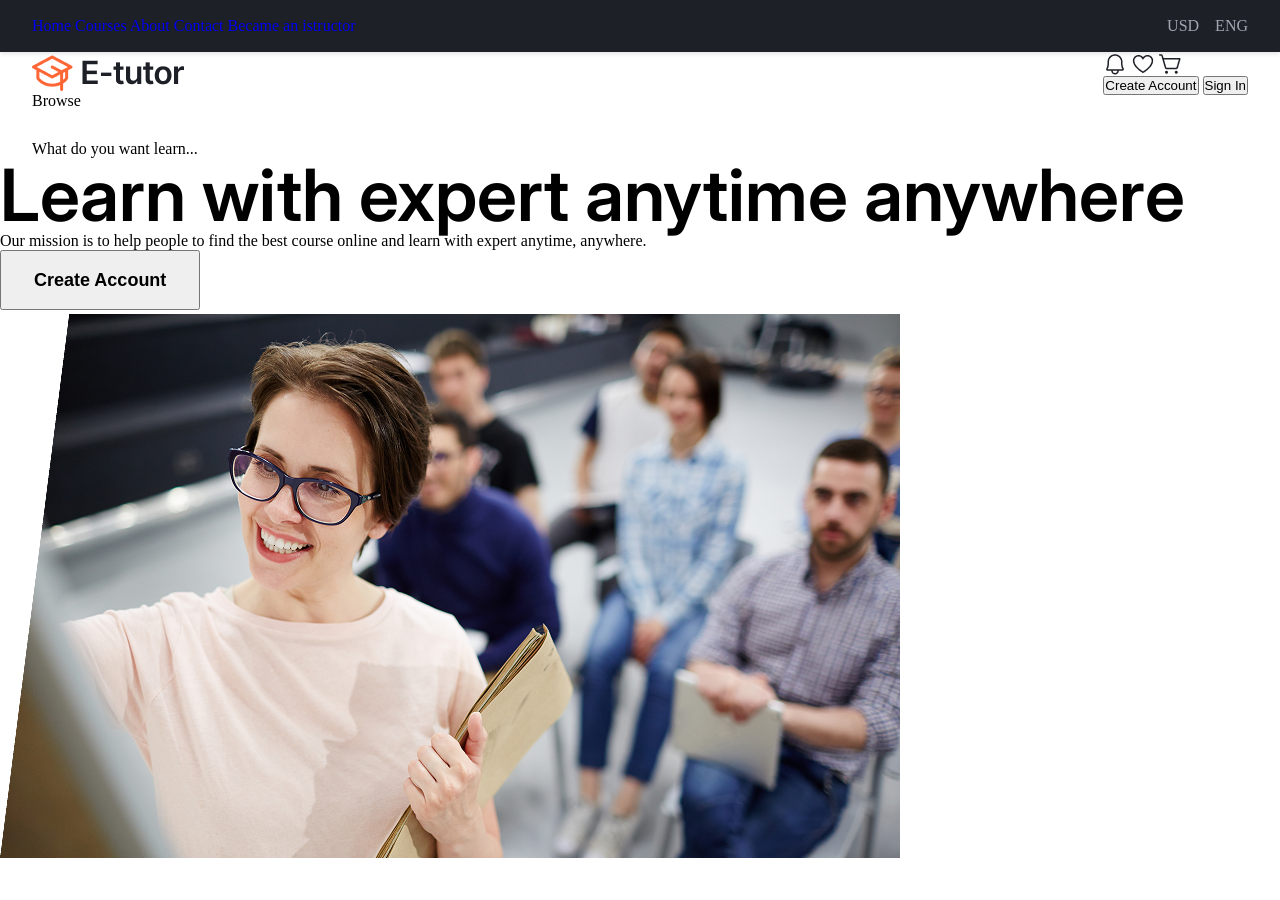
==== index.html @ 6d20daeb "tst" ====
<!DOCTYPE html>
<html lang="en">
<head>
  <meta charset="UTF-8">
  <meta name="viewport" content="width=device-width, initial-scale=1.0">
  <title>Document</title>
  <link rel="preconnect" href="https://fonts.googleapis.com">
<link rel="preconnect" href="https://fonts.gstatic.com" crossorigin>
<link href="https://fonts.googleapis.com/css2?family=Inter:ital,opsz,wght@0,14..32,100..900;1,14..32,100..900&display=swap" rel="stylesheet">
  <link rel="stylesheet" href="style.css">
</head>
<body>

    <header>
     <navbar class="nav-bar">
        <div class="links">
            <a href="#">Home</a>
            <a href="#">Courses</a>
            <a href="#">About</a>
            <a href="#">Contact</a>
            <a href ="#">Became an istructor</a>
        </div>
        <div class="nav-eng">
            <div class="usd">USD</div>
            <div class="eng">ENG</div>
        </div>
    </navbar>
  <div class="under-nav">
    <div class="right-side">
      <img src="images/LOGO-2.png" alt="Logo">
    <div class="form-normal">
      <span>Browse</span>
    </div>
    <div>
      <span>What do you want learn...</span>
    </div>
    </div>
    <div class="left-side">
      <div>
      <img src="images/Bell.png" alt="" srcset="">
      <img src="images/Heart.png" alt="" srcset="">
      <img src="images/ShoppingCartSimple.png" alt="" srcset="">
    </div>

    <div>
      <button>Create Account</button>
      <button>Sign In</button>
    </div>
    </div>
  </div>
  </header>
  <main>
     <section>
        <div>
            <h1 class="display2">Learn with expert anytime anywhere</h1>

            <p>
                Our mission is to help people to find the best course
                online and learn with expert anytime, anywhere.
            </p>

            <button class="btn-lg">Create Account</button>
        </div>

        <div>
            <img src="images/Images-2.png" alt="Learning Image" >
        </div>
    </section>
  </main>
  
</body>
</html>
---- style.css ----
:root {
  --gray-scale-900: #1D2026;
  --gray-scale-800: #363B47 ;
  --gray-scale-700: #4E5566;
  --gray-scale-600: #6E7485;
  --gray-scale-500: #8C94A3;
  --gray-scale-400: #A1A5B3;
  --gray-scale-300: #B7BAC7;
  --gray-scale-200: #CED1D9;
  --gray-scale-100: #E9EAF0;
  --gray-scale-50:  #F5F7FA;

  --primary-900: #33140B;
  --primary-800: #662916;
  --primary-700: #993D20;
  --primary-600: #CC522B;
  --primary-500: #FF6636;
  --primary-400: #FF855E;
  --primary-300: #FFA386;
  --primary-200: #FFDDD1;
  --primary-100: #FFEEE8;

  --secondary-900: #111033;
  --secondary-800: #222065;
  --secondary-700:#342F98;
  --secondary-600: #453FCA;
  --secondary-500: #564FFD;
  --secondary-400: #7872FD;
  --secondary-300: #9A95FE;
  --secondary-200: #CDCBFE;
  --secondary-100: #EBEBFF;

  --Success-900: #07260A;
  --Success-800: #0E4C14;
  --Success-700: #15711F;
  --Success-600: #1C9729;
  --Success-500: #23BD33;
  --Success-400: #4FCA5C;
  --Success-300: #7BD785;
  --Success-200: #C3E5C6;
  --Success-100: #E1F7E3;

  --Warning-900: #331D06;
  --Warning-800: #65390C;
  --Warning-700: #985613;
  --Warning-600: #CC7319;
  --Warning-500: #FD8E1F;
  --Warning-400: #FDA44C;
  --Warning-300: #FEBB79;
  --Warning-200: #FED1A5;
  --Warning-100: #FFF2E5;

  --Danger-900: #2D0E0E;
  --Danger-800: #5B1B1B;
  --Danger-700: #882929;
  --Danger-600: #B63636;
  --Danger-500: #E34444;
  --Danger-400: #E96969;
  --Danger-300: #EE8F8F;
  --Danger-200: #F4C8C8;
  --Danger-100: #FFF0F0;
}

* {
  margin: 0;
  padding: 0;
  box-sizing: border-box;
}

img {
  vertical-align: middle;
  border-style: none;
  max-width: 100%;
}

ul {
  margin: 0;
  padding: 0;
  list-style-type: none;
}

a {
  text-decoration: none;
  cursor: pointer;
}

p {
  margin: 0;
}



.btn-sm {
    padding-right: 16px;
    padding-left: 16px;
    font-family: "inter" sans-serif;
    font-weight: 600;
    font-size: 14px;
    line-height: 40px;
    letter-spacing: -0.4%;
}

.btn-md {
    padding-right: 24px;
    padding-left: 24px;
    font-family: "inter" sans-serif;
    font-weight: 600;
    font-size: 18px;
    line-height: 56px;
    letter-spacing: -1%;
}

.btn-lg {
    padding-right: 32px;
    padding-left: 32px;
    font-family: "inter" sans-serif;
 font-weight: 600;
 font-size: 18px;
 line-height: 56px;
 letter-spacing: -1%;
}

.btn-no-ic{
    padding-right: 24px;
    padding-left: 24px;
}

.btn-right-ic{
    padding-right: 24px;
    padding-left: 24px;
}

.btn-left-ic{
    padding-right: 24px;
    padding-left: 24px;
}


.btn-nm{
    padding-right: 24px;
    padding-left: 24px;
}

.btn-hr{
    padding-right: 24px;
    padding-left: 24px;
}

.btn-de{
    padding-right: 24px;
    padding-left: 24px;
}

.form-normal{
    width: 312px;
    height: 48px;
    border: 1px;
    border-color: #E9EAF0;
}

.display1{
    font-family: 'Inter', sans-serif;
    font-weight: 600;
    font-size: 80px;
    line-height: 80px;
    letter-spacing: -2%;
}
.display2{
    font-family: 'Inter', sans-serif;
    font-weight: 600;
    font-size: 72px;
    line-height: 74px;
    letter-spacing: -2%;
}
.display3{
    font-family: 'Inter', sans-serif;
    font-weight: 600;
    font-size: 64px;
    line-height: 68px;
    letter-spacing: -2%;
}
.heading1{
    font-family: "Inter", sans-serif;
    font-weight: 600;
    font-size: 48px;
    line-height: 52px;
    letter-spacing: -2%;
}
.heading2{
    font-family: "Inter", sans-serif;
    font-weight: 600;
    font-size: 30px;
    line-height: 48px;
    letter-spacing: -1%;
}
.heading3{
    font-family: "Inter", sans-serif;
    font-weight: 600;
    font-size: 32px;
    line-height: 40px;
    letter-spacing: -1%;
}
.heading4{
    font-family: "Inter", sans-serif;
    font-weight: 600;
    font-size: 24px;
    line-height: 32px;
    letter-spacing: -1%;
}
.label-xxl{
    font-family: "Inter", sans-serif;
    font-weight: 500;
    font-size: 18px;
    line-height: 100%;
    letter-spacing: 0px;
    text-transform: uppercase;
}
.label-xl{
    font-family: "Inter", sans-serif;
    font-weight: 500;
    font-size: 16px;
    line-height: 100%;
    letter-spacing: 0px;
    text-transform: uppercase;
}
.label-lg{
    font-family: "Inter", sans-serif;
    font-weight: 500;
    font-size: 14px;
    line-height: 100%;
    letter-spacing: 0px;
    text-transform: uppercase;
}
.label-md{
    font-family: "Inter", sans-serif;
    font-weight: 500;
    font-size: 12px;
    line-height: 12px;
    letter-spacing: 0px;
    text-transform: uppercase;
}
.label-sm{
    font-family: "Inter", sans-serif;
    font-weight: 500;
    font-size: 10px;
    line-height: 12px;
    letter-spacing: 0px;
    text-transform: uppercase;
}

.body-xxxl{
    font-family: "inter", sans-serif;
    font-weight: 400;
    font-size: 24px;
    line-height: 32px;
    letter-spacing: 0%;
}
.body-xxl-400{
    font-family: "inter", sans-serif;
    font-weight: 400;
    font-size: 20px;
    line-height: 32px;
    letter-spacing: 0%;
}
.body-xxl-500{
    font-family: "inter", sans-serif;
    font-weight: 500;
    font-size: 20px;
    line-height: 26px;
    letter-spacing: 0%;
}
.body-xxl-600{
    font-family: "inter", sans-serif;
    font-weight: 600;
    font-size: 20px;
    line-height: 26px;
    letter-spacing: 0%;
}
.body-xl-400{
    font-family: "inter", sans-serif;
    font-weight: 400;
    font-size: 18px;
    line-height: 24px;
    letter-spacing: -1.5%;
}
.body-xl-500{
    font-family: "inter", sans-serif;
    font-weight: 500;
    font-size: 18px;
    line-height: 24px;
    letter-spacing: 0%;
}
.body-xl-600{
    font-family: "inter", sans-serif;
    font-weight: 600;
    font-size: 18px;
    line-height: 24px;
    letter-spacing: 0%;
}
.body-large-400{
    font-family: "inter", sans-serif;
    font-weight: 400;
    font-size: 16px;
    line-height: 24px;
    letter-spacing: -0%;
}
.body-large-500{
    font-family: "inter", sans-serif;
    font-weight: 500;
    font-size: 16px;
    line-height: 22px;
    letter-spacing: 0%;
}
.body-large-600{
    font-family: "inter", sans-serif;
    font-weight: 600;
    font-size: 16px;
    line-height: 22px;
    letter-spacing: 0%;
}
.body-meduim-400{
    font-family: "inter", sans-serif;
    font-weight: 400;
    font-size: 14px;
    line-height: 22px;
    letter-spacing: -1%;
}
.body-meduim-500{
    font-family: "inter", sans-serif;
    font-weight: 500;
    font-size: 14px;
    line-height: 20px;
    letter-spacing: -1%;
   
}
.body-meduim-600{
    font-family: "inter", sans-serif;
    font-weight: 600;
    font-size: 14px;
    line-height: 20px;
    letter-spacing: -1%;
}
.body-small-400{
    font-family: "inter", sans-serif;
    font-weight: 400;
    font-size: 12px;
    line-height: 16px;
    letter-spacing: 0%;

}
.body-small-500{
    font-family: "inter", sans-serif;
    font-weight: 500;
    font-size: 12px;
    line-height: 16px;
    letter-spacing: 0%;
}
.body-small-600{
    font-family: "inter", sans-serif;
    font-weight: 600;
    font-size: 12px;
    line-height: 16px;
    letter-spacing: 0%;
}
.body-tiny-400{
    font-family: "inter", sans-serif;
    font-weight: 400;
    font-size: 10px;
    line-height: 10px;
    letter-spacing: 0%;
}
.body-tiny-500{
    font-family: "inter", sans-serif;
    font-weight: 500;
    font-size: 10px;
    line-height: 10px;
    letter-spacing: 0%;
}
.body-tiny-600{
    font-family: "inter", sans-serif;
    font-weight: 600;
    font-size: 10px;
    line-height: 10px;
    letter-spacing: 0%;
}


/* header */


.nav-bar{
    display:flex;
    justify-content:space-between;
    align-items:center;
    background-color:#fff;
    box-shadow:0 2px 4px rgba(0,0,0,0.1);
    background-color: var(--gray-scale-900);
    padding:0 32px;
    height: 52px;
}
.nav-eng{
    display:flex;
    align-items:center;
    gap:16px;
    color:var(--gray-scale-400);
}

.under-nav {
  display: flex;
  justify-content: space-between;
  padding:0 32px;
}
<<<<<<< HEAD
.links a{
    color:var(--gray-scale-500);
    padding: 16px;

=======

.right-side, .left-side {
  display: flex;
>>>>>>> c21fac487e1afc6409d3d4e2c4ecbef7a08f7a40
}
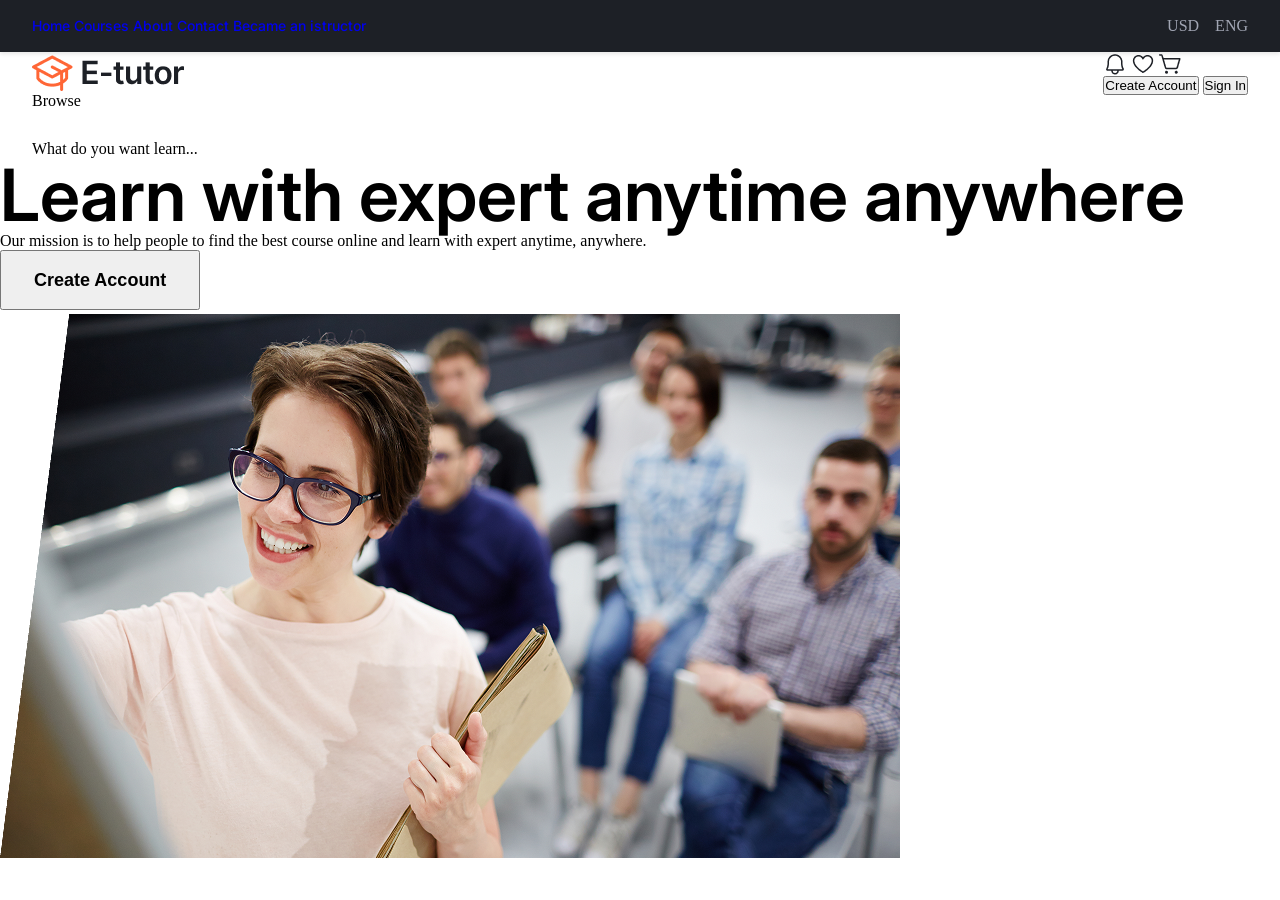
==== commit 2f6d9866: "merging" ====
--- a/index.html
+++ b/index.html
@@ -14,11 +14,11 @@
     <header>
      <navbar class="nav-bar">
         <div class="links">
-            <a href="#">Home</a>
-            <a href="#">Courses</a>
-            <a href="#">About</a>
-            <a href="#">Contact</a>
-            <a href ="#">Became an istructor</a>
+            <a href="#" class="body-meduim-500">Home</a>
+            <a href="#" class="body-meduim-500">Courses</a>
+            <a href="#" class="body-meduim-500">About</a>
+            <a href="#" class="body-meduim-500">Contact</a>
+            <a href="#" class="body-meduim-500">Became an istructor</a>
         </div>
         <div class="nav-eng">
             <div class="usd">USD</div>
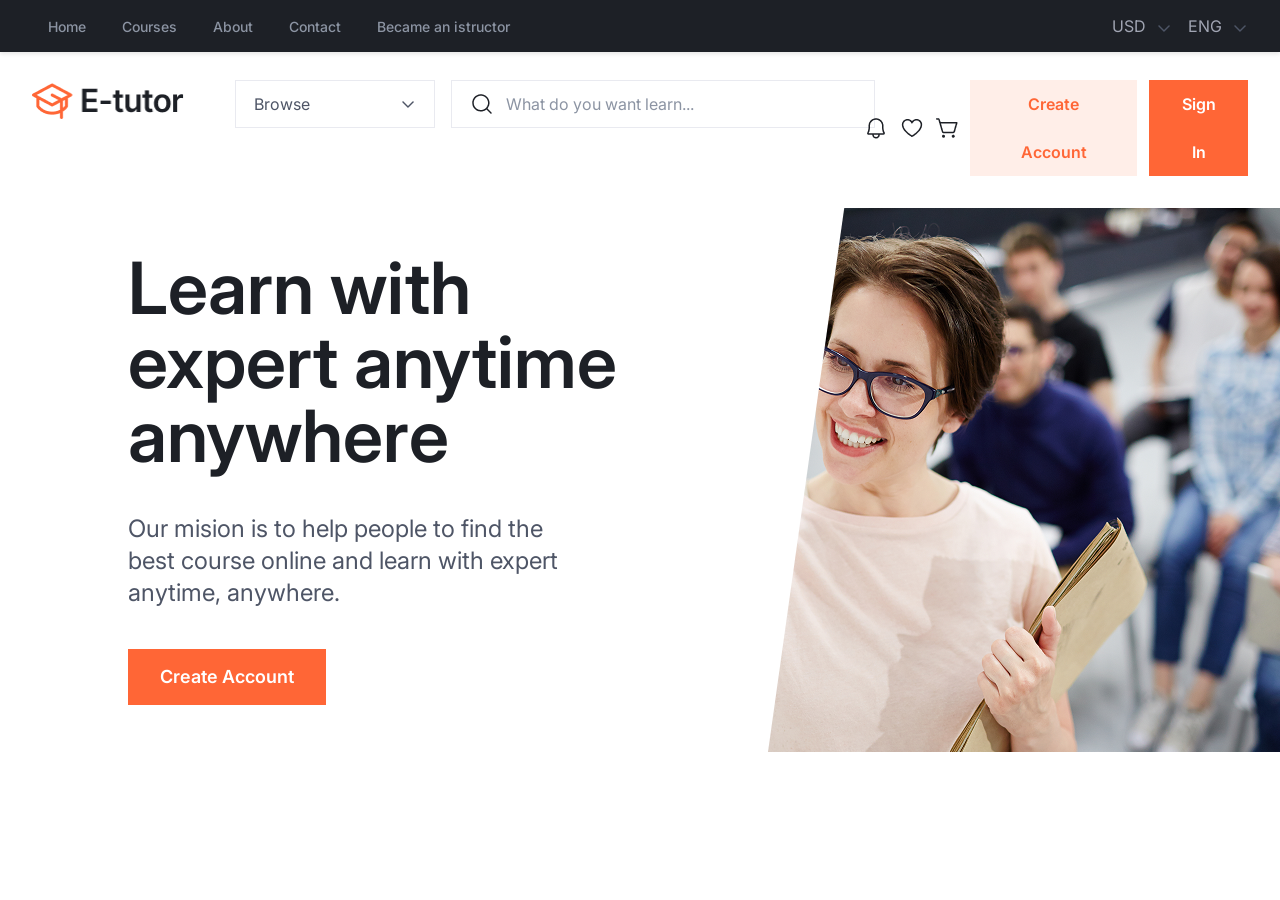
==== commit 1e18f315: "hero and and header done" ====
--- a/index.html
+++ b/index.html
@@ -21,51 +21,57 @@
             <a href="#" class="body-meduim-500">Became an istructor</a>
         </div>
         <div class="nav-eng">
-            <div class="usd">USD</div>
-            <div class="eng">ENG</div>
+            <div class="lang"><span>USD</span>
+              <img src="images/CaretDown.png" alt="">
+            </div>
+            <div class="lang"><span>ENG</span>
+              <img src="images/CaretDown.png" alt="">
+            </div>
         </div>
     </navbar>
   <div class="under-nav">
     <div class="right-side">
-      <img src="images/LOGO-2.png" alt="Logo">
-    <div class="form-normal">
-      <span>Browse</span>
+      <img src="images/LOGO-2.png" class="logo" alt="Logo">
+    <div class = "forms">
+      <div class="form form-normal body-large-400">
+      Browse
+      <img src="images/CaretDown.png" alt="">
+      </div>
+    <div class="form form-normal body-large-400">
+      <img src="images/MagnifyingGlass.png" alt="">
+      What do you want learn...
     </div>
-    <div>
-      <span>What do you want learn...</span>
     </div>
     </div>
     <div class="left-side">
-      <div>
+      <div class="notification">
       <img src="images/Bell.png" alt="" srcset="">
       <img src="images/Heart.png" alt="" srcset="">
       <img src="images/ShoppingCartSimple.png" alt="" srcset="">
     </div>
-
-    <div>
-      <button>Create Account</button>
-      <button>Sign In</button>
+      <button class="btn-md secondary-primary">Create Account</button>
+      <button class="btn-md primary-primary">Sign In</button>
     </div>
     </div>
   </div>
   </header>
   <main>
-     <section>
-        <div>
-            <h1 class="display2">Learn with expert anytime anywhere</h1>
 
-            <p>
-                Our mission is to help people to find the best course
-                online and learn with expert anytime, anywhere.
-            </p>
+  <section class="hero-section">
+    <div class="content">
+      <h1 class="display2">Learn with expert anytime anywhere</h1>
 
-            <button class="btn-lg">Create Account</button>
-        </div>
+      <p class="body-xxxl">
+        Our mision is to help people to find the best course online and learn with expert anytime, anywhere.
+      </p>
+      <button class="btn-lg primary-primary">Create Account</button>
+    </div>
+    <div class="img">
+      <img src="/images/Images-2.png" alt="img">
+    </div>
+  </section>
 
-        <div>
-            <img src="images/Images-2.png" alt="Learning Image" >
-        </div>
-    </section>
+
   </main>
   
 </body>
--- a/style.css
+++ b/style.css
@@ -66,6 +66,7 @@
   margin: 0;
   padding: 0;
   box-sizing: border-box;
+  font-family: "Inter", sans-serif;
 }
 
 img {
@@ -89,6 +90,10 @@
   margin: 0;
 }
 
+button {
+    border: none;
+}
+
 
 
 .btn-sm {
@@ -106,8 +111,8 @@
     padding-left: 24px;
     font-family: "inter" sans-serif;
     font-weight: 600;
-    font-size: 18px;
-    line-height: 56px;
+    font-size: 16px;
+    line-height: 48px;
     letter-spacing: -1%;
 }
 
@@ -121,6 +126,99 @@
  letter-spacing: -1%;
 }
 
+.primary-primary {
+    background-color: var(--primary-500);
+    color: white;
+}
+
+.primary-primary:hover {
+    background-color: var(--primary-600);
+    color: white;
+}
+
+.primary-primary:disabled {
+    background-color: var(--primary-200);
+    color: white;
+}
+
+.primary-secondary {
+    background-color: var(--secondary-500);
+    color: white;
+}
+
+.primary-secondary:hover {
+    background-color: var(--secondary-600);
+    color: white;
+}
+
+.primary-secondary:disabled {
+    background-color: var(--secondary-200);
+    color: white;
+}
+
+
+.primary-gray {
+    background-color: var(--gray-scale-900);
+    color: white;
+}
+
+.primary-gray:hover {
+    background-color: var(--gray-scale-800);
+    color: white;
+}
+
+.primary-gray:disabled {
+    background-color: var(--gray-scale-200);
+    color: white;
+}
+
+.secondary-primary {
+    background-color: var(--primary-100);
+    color: var(--primary-500);
+}
+
+.secondary-primary:hover {
+    background-color: var(--primary-200);
+    color: var(--primary-600);
+}
+
+.secondary-primary:disabled {
+    background-color: var(--primary-100);
+    color: var(--primary-300);;
+}
+
+.secondary-secondary {
+    background-color: var(--secondary-100);
+    color: var(--secondary-500);
+}
+
+.secondary-secondary:hover {
+    background-color: var(--secondary-200);
+    color: var(--secondary-600);
+}
+
+.secondary-secondary:disabled {
+    background-color: var(--primary-100);
+    color: var(--secondary-300);;
+}
+
+.secondary-gray {
+    background-color: var(--gray-scale-50);
+    color: var(--gray-scale-900);
+}
+
+.secondary-gray:hover {
+    background-color: var(--gray-scale-100);
+    color: var(--gray-scale-800);
+}
+
+.secondary-gray:disabled {
+    background-color: var(--gray-scale-50);
+    color: var(--gray-scale-300);;
+}
+
+
+
 .btn-no-ic{
     padding-right: 24px;
     padding-left: 24px;
@@ -153,10 +251,9 @@
 }
 
 .form-normal{
-    width: 312px;
     height: 48px;
-    border: 1px;
-    border-color: #E9EAF0;
+    border: 1px solid var(--gray-scale-100);
+    padding: 12px 18px;
 }
 
 .display1{
@@ -304,6 +401,7 @@
     font-size: 16px;
     line-height: 24px;
     letter-spacing: -0%;
+    color: var(--gray-scale-700)
 }
 .body-large-500{
     font-family: "inter", sans-serif;
@@ -406,19 +504,100 @@
     color:var(--gray-scale-400);
 }
 
+.lang span {
+    margin-right: 6px;
+}
+
 .under-nav {
   display: flex;
   justify-content: space-between;
-  padding:0 32px;
-}
-<<<<<<< HEAD
+  padding: 28px 32px;
+}
+
+.logo {
+  width: 153px;
+  height: 40px;
+}
+
 .links a{
     color:var(--gray-scale-500);
     padding: 16px;
-
-=======
+}
 
 .right-side, .left-side {
   display: flex;
->>>>>>> c21fac487e1afc6409d3d4e2c4ecbef7a08f7a40
+}
+
+.right-side {
+  gap: 50px
+}
+.forms {
+  display: flex;
+  gap: 16px;
+}
+.form {
+    display: flex;
+    align-items: center;
+}
+
+.forms .form:first-child {
+    color: var(--gray-scale-700);
+    width: 200px;
+    justify-content: space-between;
+}
+
+.forms .form:last-child {
+    color:var(--gray-scale-500);
+    width: 424px;
+}
+
+.forms .form:last-child img {
+    margin-right: 12px;
+}
+
+.notification {
+    display: flex;
+    gap: 12px;
+    align-items: center;
+}
+
+.left-side {
+    gap: 12px;
+}
+
+/* Hero Section*/
+
+.hero-section {
+    display: flex;
+    width: 100%;
+    align-items: center;
+    overflow: hidden;
+}
+.content{
+    display: flex;
+    flex-direction: column;
+    align-items: start;
+    flex:1;
+    padding: 0 10%;
+    gap: 40px;
+}
+
+.content h1{
+   color: var(--gray-scale-900);
+}
+.content p{
+    max-width: 450px;
+    color: var(--gray-scale-700);
+}
+.img{
+    flex: 1;
+    height: 548px;
+    position: relative;
+    clip-path: polygon(15% 0, 100% 0, 100% 100%, 0% 100%);
+}
+.img img{
+  width: 100%;
+    height: 100%;
+    object-fit: cover;
+    left: 1020px;
 }
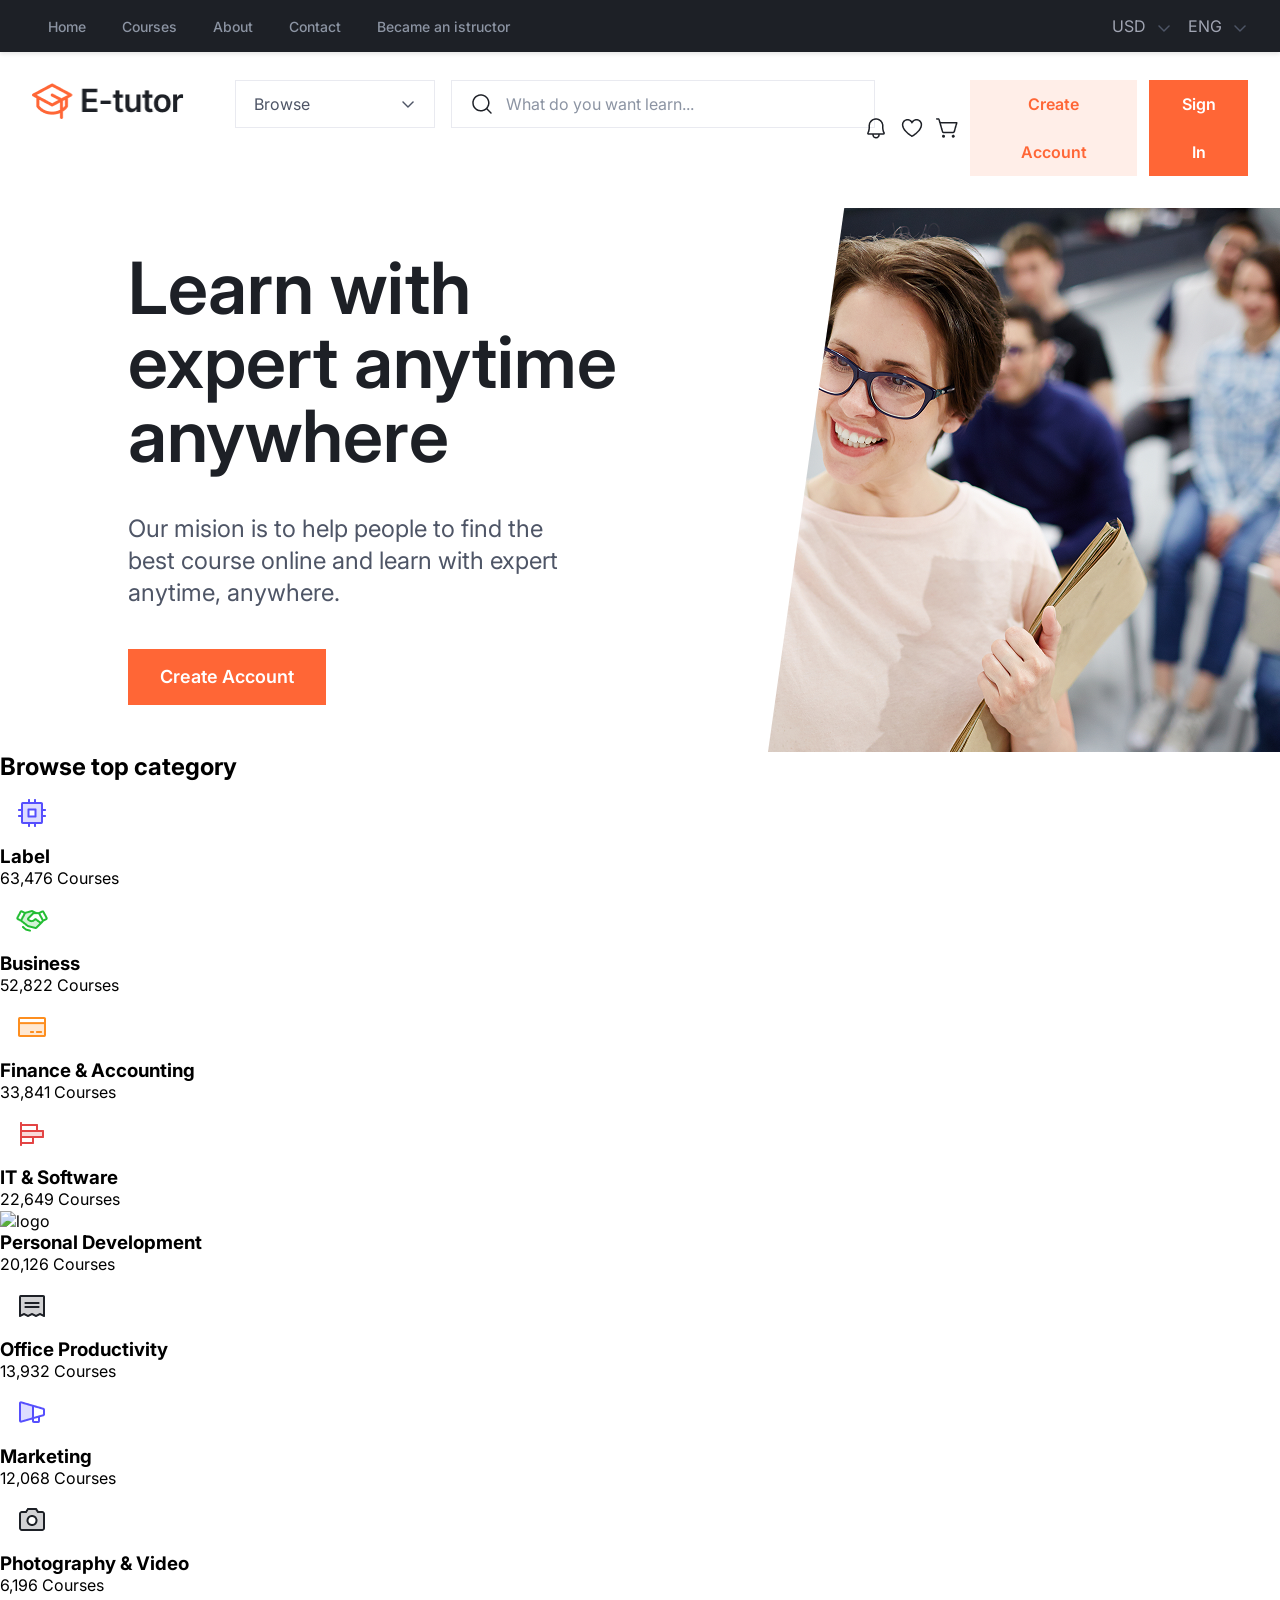
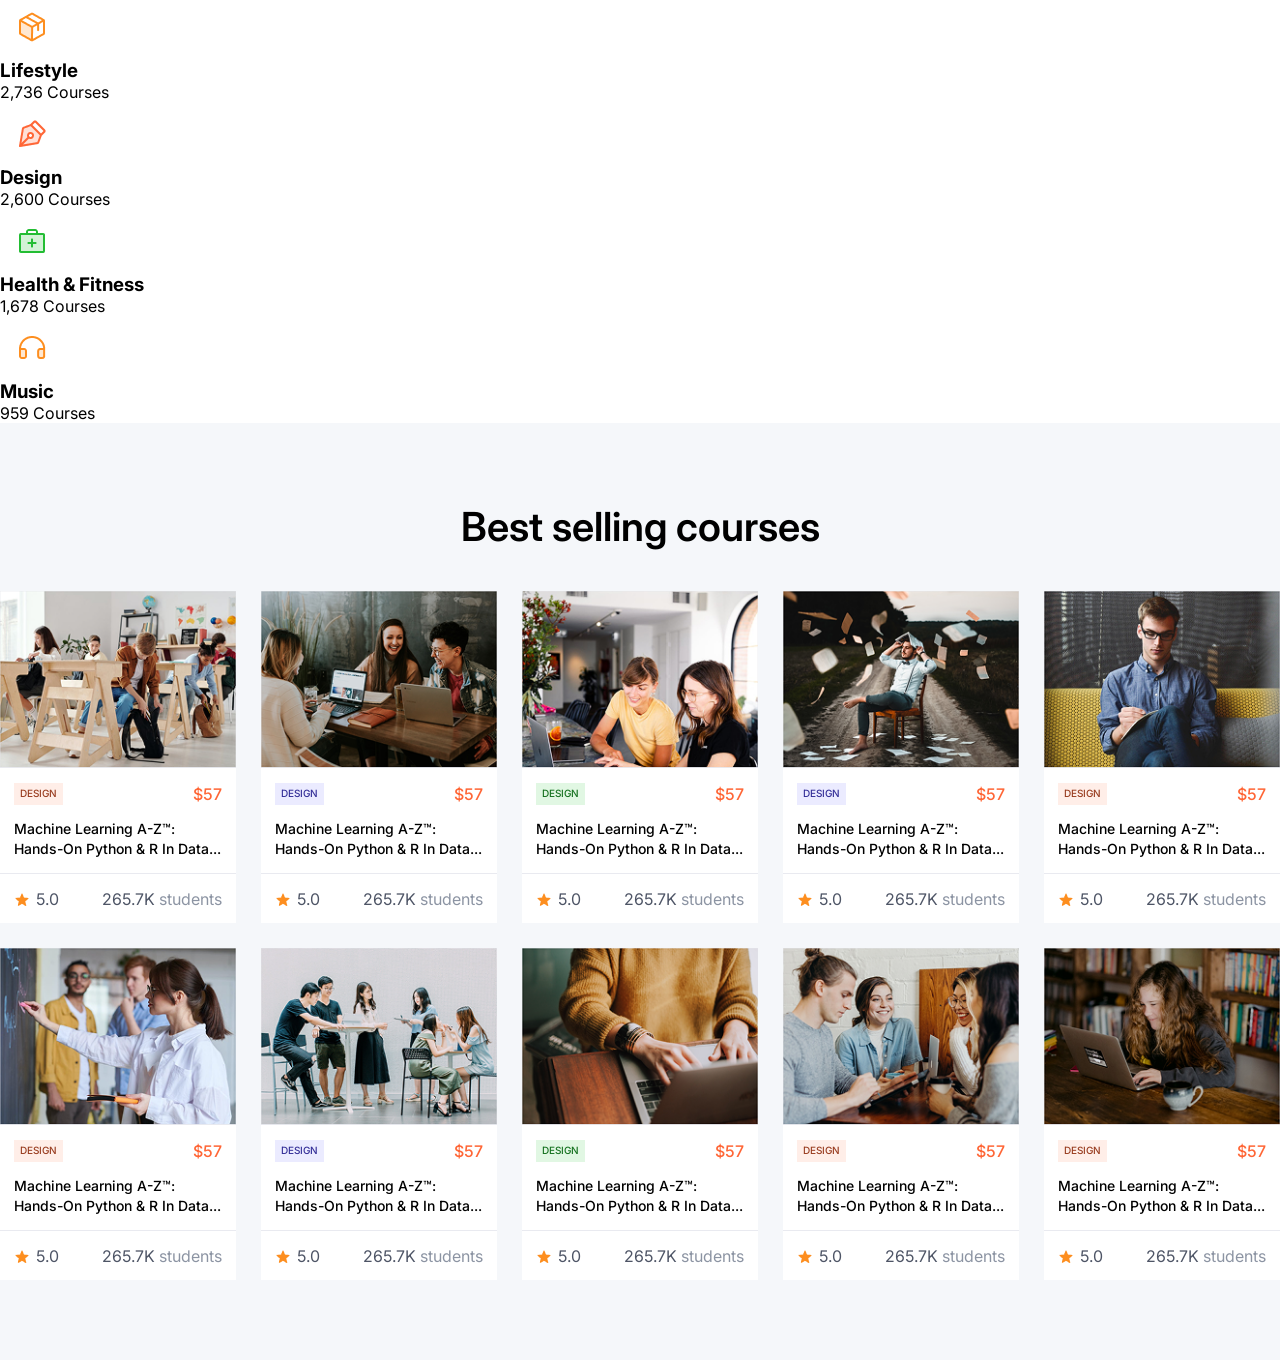
==== commit 0a11f10f: "add selling Section" ====
--- a/index.html
+++ b/index.html
@@ -1,78 +1,374 @@
 <!DOCTYPE html>
 <html lang="en">
+
 <head>
   <meta charset="UTF-8">
   <meta name="viewport" content="width=device-width, initial-scale=1.0">
   <title>Document</title>
   <link rel="preconnect" href="https://fonts.googleapis.com">
-<link rel="preconnect" href="https://fonts.gstatic.com" crossorigin>
-<link href="https://fonts.googleapis.com/css2?family=Inter:ital,opsz,wght@0,14..32,100..900;1,14..32,100..900&display=swap" rel="stylesheet">
+  <link rel="preconnect" href="https://fonts.gstatic.com" crossorigin>
+  <link
+    href="https://fonts.googleapis.com/css2?family=Inter:ital,opsz,wght@0,14..32,100..900;1,14..32,100..900&display=swap"
+    rel="stylesheet">
   <link rel="stylesheet" href="style.css">
 </head>
+
 <body>
 
-    <header>
-     <navbar class="nav-bar">
-        <div class="links">
-            <a href="#" class="body-meduim-500">Home</a>
-            <a href="#" class="body-meduim-500">Courses</a>
-            <a href="#" class="body-meduim-500">About</a>
-            <a href="#" class="body-meduim-500">Contact</a>
-            <a href="#" class="body-meduim-500">Became an istructor</a>
-        </div>
-        <div class="nav-eng">
-            <div class="lang"><span>USD</span>
-              <img src="images/CaretDown.png" alt="">
-            </div>
-            <div class="lang"><span>ENG</span>
-              <img src="images/CaretDown.png" alt="">
-            </div>
-        </div>
+  <header>
+    <navbar class="nav-bar">
+      <div class="links">
+        <a href="#" class="body-meduim-500">Home</a>
+        <a href="#" class="body-meduim-500">Courses</a>
+        <a href="#" class="body-meduim-500">About</a>
+        <a href="#" class="body-meduim-500">Contact</a>
+        <a href="#" class="body-meduim-500">Became an istructor</a>
+      </div>
+      <div class="nav-eng">
+        <div class="lang"><span>USD</span>
+          <img src="images/CaretDown.png" alt="">
+        </div>
+        <div class="lang"><span>ENG</span>
+          <img src="images/CaretDown.png" alt="">
+        </div>
+      </div>
     </navbar>
-  <div class="under-nav">
-    <div class="right-side">
-      <img src="images/LOGO-2.png" class="logo" alt="Logo">
-    <div class = "forms">
-      <div class="form form-normal body-large-400">
-      Browse
-      <img src="images/CaretDown.png" alt="">
-      </div>
-    <div class="form form-normal body-large-400">
-      <img src="images/MagnifyingGlass.png" alt="">
-      What do you want learn...
-    </div>
-    </div>
-    </div>
-    <div class="left-side">
-      <div class="notification">
-      <img src="images/Bell.png" alt="" srcset="">
-      <img src="images/Heart.png" alt="" srcset="">
-      <img src="images/ShoppingCartSimple.png" alt="" srcset="">
-    </div>
-      <button class="btn-md secondary-primary">Create Account</button>
-      <button class="btn-md primary-primary">Sign In</button>
-    </div>
-    </div>
-  </div>
+    <div class="under-nav">
+      <div class="right-side">
+        <img src="images/LOGO-2.png" class="logo" alt="Logo">
+        <div class="forms">
+          <div class="form form-normal body-large-400">
+            Browse
+            <img src="images/CaretDown.png" alt="">
+          </div>
+          <div class="form form-normal body-large-400">
+            <img src="images/MagnifyingGlass.png" alt="">
+            What do you want learn...
+          </div>
+        </div>
+      </div>
+      <div class="left-side">
+        <div class="notification">
+          <img src="images/Bell.png" alt="" srcset="">
+          <img src="images/Heart.png" alt="" srcset="">
+          <img src="images/ShoppingCartSimple.png" alt="" srcset="">
+        </div>
+        <button class="btn-md secondary-primary">Create Account</button>
+        <button class="btn-md primary-primary">Sign In</button>
+      </div>
+    </div>
+    </div>
   </header>
   <main>
 
-  <section class="hero-section">
-    <div class="content">
-      <h1 class="display2">Learn with expert anytime anywhere</h1>
-
-      <p class="body-xxxl">
-        Our mision is to help people to find the best course online and learn with expert anytime, anywhere.
-      </p>
-      <button class="btn-lg primary-primary">Create Account</button>
-    </div>
-    <div class="img">
-      <img src="/images/Images-2.png" alt="img">
-    </div>
-  </section>
-
-
+    <section class="hero-section">
+      <div class="content">
+        <h1 class="display2">Learn with expert anytime anywhere</h1>
+
+        <p class="body-xxxl">
+          Our mision is to help people to find the best course online and learn with expert anytime, anywhere.
+        </p>
+        <button class="btn-lg primary-primary">Create Account</button>
+      </div>
+      <div class="img">
+        <img src="/images/Images-2.png" alt="img">
+      </div>
+    </section>
+
+    <section class="category-container">
+  <h2 class="title">Browse top category</h2>
+
+  <div class="grid">
+    <div class="card card-label">
+      <div class="icon-box"><img src="images/Frame 145.png" alt=" logo" class="category-icon"></div>
+      <div class="info"><h3>Label</h3><p>63,476 Courses</p></div>
+    </div>
+
+    <div class="card card-business">
+      <div class="icon-box"><img src="images/Frame 145-2.png" alt="logo" class="category-icon"></div>
+      <div class="info"><h3>Business</h3><p>52,822 Courses</p></div>
+    </div>
+
+    <div class="card card-finance">
+      <div class="icon-box"><img src="images/Frame 145-3.png" alt="logo" class="category-icon"></div>
+      <div class="info"><h3>Finance & Accounting</h3><p>33,841 Courses</p></div>
+    </div>
+
+    <div class="card card-it">
+      <div class="icon-box"><img src="images/Frame 145-4.png" alt="logo" class="category-icon"></div>
+      <div class="info"><h3>IT & Software</h3><p>22,649 Courses</p></div>
+    </div>
+<!-- mlgitch img dyalha -->
+    <div class="card card-personal active"> 
+      <div class="icon-box"><img src="" alt="logo" class="category-icon"></div>
+      <div class="info"><h3>Personal Development</h3><p>20,126 Courses</p></div>
+    </div>
+
+    <div class="card card-office">
+      <div class="icon-box"><img src="images/Frame 145-5.png" alt="logo" class="category-icon"></div>
+      <div class="info"><h3>Office Productivity</h3><p>13,932 Courses</p></div>
+    </div>
+
+    <div class="card card-marketing">
+      <div class="icon-box"><img src="images/Frame 145-6.png" alt="logo" class="category-icon"></div>
+      <div class="info"><h3>Marketing</h3><p>12,068 Courses</p></div>
+    </div>
+<div class="card card-photo">
+      <div class="icon-box"><img src="images/Frame 145-7.png" alt="logo" class="category-icon"></div>
+      <div class="info"><h3>Photography & Video</h3><p>6,196 Courses</p></div>
+    </div>
+
+    <div class="card card-lifestyle">
+      <div class="icon-box"><img src="images/Frame 145-8.png" alt="logo" class="category-icon"></div>
+      <div class="info"><h3>Lifestyle</h3><p>2,736 Courses</p></div>
+    </div>
+
+    <div class="card card-design">
+      <div class="icon-box"><img src="images/Frame 145-9.png" alt="logo" class="category-icon"></div>
+      <div class="info"><h3>Design</h3><p>2,600 Courses</p></div>
+    </div>
+
+    <div class="card card-health">
+      <div class="icon-box"><img src="images/Frame 145-10.png" alt="logo" class="category-icon"></div>
+      <div class="info"><h3>Health & Fitness</h3><p>1,678 Courses</p></div>
+    </div>
+
+    <div class="card card-music">
+      <div class="icon-box"><img src="images/Frame 145-11.png" alt="logo" class="category-icon"></div>
+      <div class="info"><h3>Music</h3><p>959 Courses</p></div>
+    </div>
+  </div>
+</section>
+
+    <section id="#best-selling" class="best-selling">
+      <h2 class="heading2 heading">Best selling courses</h2>
+      <div class="container-course">
+        <div class="row-course">
+          <div class="course">
+          <img src="images/Course Images.png" alt="" srcset="">
+          <div class="content-course">
+            <div class="head-cours">
+              <span class="tag-primary-100 label-sm">Design</span>
+              <span class="body-large-500 price">$57</span>
+            </div>
+            <p class="body-meduim-500">Machine Learning A-Z™: Hands-On Python & R In Data...</p>
+            </div>
+            <span class="hr"></span>
+            <div class="foote-course content-course">
+              <div class="rank">
+                <img src="images/Star.png" alt="">
+                <span>5.0</span>
+              </div>
+              <div class="num-course">
+                <span>265.7K</span>
+                <span>students</span>
+              </div>
+            </div>
+          
+        </div>
+        <div class="course">
+          <img src="images/Course Images-2.png" alt="" srcset="">
+          <div class="content-course">
+            <div class="head-cours">
+              <span class="tag-secondary-100 label-sm">Design</span>
+              <span class="body-large-500 price">$57</span>
+            </div>
+            <p class="body-meduim-500">Machine Learning A-Z™: Hands-On Python & R In Data...</p>
+            </div>
+            <span class="hr"></span>
+            <div class="foote-course content-course">
+              <div class="rank">
+                <img src="images/Star.png" alt="">
+                <span>5.0</span>
+              </div>
+              <div class="num-course">
+                <span>265.7K</span>
+                <span>students</span>
+              </div>
+            </div>
+          
+        </div>
+        <div class="course">
+          <img src="images/Course Images-3.png" alt="" srcset="">
+          <div class="content-course">
+            <div class="head-cours">
+              <span class="tag-Success-100 label-sm">Design</span>
+              <span class="body-large-500 price">$57</span>
+            </div>
+            <p class="body-meduim-500">Machine Learning A-Z™: Hands-On Python & R In Data...</p>
+            </div>
+            <span class="hr"></span>
+            <div class="foote-course content-course">
+              <div class="rank">
+                <img src="images/Star.png" alt="">
+                <span>5.0</span>
+              </div>
+              <div class="num-course">
+                <span>265.7K</span>
+                <span>students</span>
+              </div>
+            </div>
+          
+        </div>
+        <div class="course">
+          <img src="images/Course Images-4.png" alt="" srcset="">
+          <div class="content-course">
+            <div class="head-cours">
+              <span class="tag-secondary-100 label-sm">Design</span>
+              <span class="body-large-500 price">$57</span>
+            </div>
+            <p class="body-meduim-500">Machine Learning A-Z™: Hands-On Python & R In Data...</p>
+            </div>
+            <span class="hr"></span>
+            <div class="foote-course content-course">
+              <div class="rank">
+                <img src="images/Star.png" alt="">
+                <span>5.0</span>
+              </div>
+              <div class="num-course">
+                <span>265.7K</span>
+                <span>students</span>
+              </div>
+            </div>
+          
+        </div>
+        <div class="course">
+          <img src="images/Course Images-5.png" alt="" srcset="">
+          <div class="content-course">
+            <div class="head-cours">
+              <span class="tag-primary-100 label-sm">Design</span>
+              <span class="body-large-500 price">$57</span>
+            </div>
+            <p class="body-meduim-500">Machine Learning A-Z™: Hands-On Python & R In Data...</p>
+            </div>
+            <span class="hr"></span>
+            <div class="foote-course content-course">
+              <div class="rank">
+                <img src="images/Star.png" alt="">
+                <span>5.0</span>
+              </div>
+              <div class="num-course">
+                <span>265.7K</span>
+                <span>students</span>
+              </div>
+            </div>
+          
+        </div>
+         <div class="course">
+          <img src="images/Course Images-6.png" alt="" srcset="">
+          <div class="content-course">
+            <div class="head-cours">
+              <span class="tag-primary-100 label-sm">Design</span>
+              <span class="body-large-500 price">$57</span>
+            </div>
+            <p class="body-meduim-500">Machine Learning A-Z™: Hands-On Python & R In Data...</p>
+            </div>
+            <span class="hr"></span>
+            <div class="foote-course content-course">
+              <div class="rank">
+                <img src="images/Star.png" alt="">
+                <span>5.0</span>
+              </div>
+              <div class="num-course">
+                <span>265.7K</span>
+                <span>students</span>
+              </div>
+            </div>
+          
+        </div>
+        <div class="course">
+          <img src="images/Course Images-7.png" alt="" srcset="">
+          <div class="content-course">
+            <div class="head-cours">
+              <span class="tag-secondary-100 label-sm">Design</span>
+              <span class="body-large-500 price">$57</span>
+            </div>
+            <p class="body-meduim-500">Machine Learning A-Z™: Hands-On Python & R In Data...</p>
+            </div>
+            <span class="hr"></span>
+            <div class="foote-course content-course">
+              <div class="rank">
+                <img src="images/Star.png" alt="">
+                <span>5.0</span>
+              </div>
+              <div class="num-course">
+                <span>265.7K</span>
+                <span>students</span>
+              </div>
+            </div>
+          
+        </div>
+        <div class="course">
+          <img src="images/Course Images-8.png" alt="" srcset="">
+          <div class="content-course">
+            <div class="head-cours">
+              <span class="tag-Success-100 label-sm">Design</span>
+              <span class="body-large-500 price">$57</span>
+            </div>
+            <p class="body-meduim-500">Machine Learning A-Z™: Hands-On Python & R In Data...</p>
+            </div>
+            <span class="hr"></span>
+            <div class="foote-course content-course">
+              <div class="rank">
+                <img src="images/Star.png" alt="">
+                <span>5.0</span>
+              </div>
+              <div class="num-course">
+                <span>265.7K</span>
+                <span>students</span>
+              </div>
+            </div>
+          
+        </div>
+        <div class="course">
+          <img src="images/Course Images-9.png" alt="" srcset="">
+          <div class="content-course">
+            <div class="head-cours">
+              <span class="tag-primary-100 label-sm">Design</span>
+              <span class="body-large-500 price">$57</span>
+            </div>
+            <p class="body-meduim-500">Machine Learning A-Z™: Hands-On Python & R In Data...</p>
+            </div>
+            <span class="hr"></span>
+            <div class="foote-course content-course">
+              <div class="rank">
+                <img src="images/Star.png" alt="">
+                <span>5.0</span>
+              </div>
+              <div class="num-course">
+                <span>265.7K</span>
+                <span>students</span>
+              </div>
+            </div>
+          
+        </div>
+        <div class="course">
+          <img src="images/Course Images-10.png" class="img-course" alt="" srcset="">
+          <div class="content-course">
+            <div class="head-cours">
+              <span class="tag-primary-100 label-sm">Design</span>
+              <span class="body-large-500 price">$57</span>
+            </div>
+            <p class="body-meduim-500">Machine Learning A-Z™: Hands-On Python & R In Data...</p>
+            </div>
+            <span class="hr"></span>
+            <div class="foote-course content-course">
+              <div class="rank">
+                <img src="images/Star.png" alt="">
+                <span>5.0</span>
+              </div>
+              <div class="num-course">
+                <span>265.7K</span>
+                <span>students</span>
+              </div>
+            </div>
+          
+        </div>
+        </div>
+      </div>
+    </section>
   </main>
-  
+
 </body>
+
 </html>
--- a/style.css
+++ b/style.css
@@ -94,7 +94,10 @@
     border: none;
 }
 
-
+.heading {
+    margin-bottom: 40px;
+    text-align: center;
+}
 
 .btn-sm {
     padding-right: 16px;
@@ -217,6 +220,23 @@
     color: var(--gray-scale-300);;
 }
 
+.tag-primary-100 {
+    padding: 4px 6px;
+    color: var(--primary-700);
+    background: var(--primary-100);
+}
+
+.tag-secondary-100 {
+    padding: 4px 6px;
+    color: var(--secondary-700);
+    background: var(--secondary-100);
+}
+
+.tag-Success-100 {
+    padding: 4px 6px;
+    color: var(--Success-700);
+    background: var(--Success-100);
+}
 
 
 .btn-no-ic{
@@ -287,7 +307,7 @@
 .heading2{
     font-family: "Inter", sans-serif;
     font-weight: 600;
-    font-size: 30px;
+    font-size: 40px;
     line-height: 48px;
     letter-spacing: -1%;
 }
@@ -401,7 +421,6 @@
     font-size: 16px;
     line-height: 24px;
     letter-spacing: -0%;
-    color: var(--gray-scale-700)
 }
 .body-large-500{
     font-family: "inter", sans-serif;
@@ -573,6 +592,7 @@
     align-items: center;
     overflow: hidden;
 }
+
 .content{
     display: flex;
     flex-direction: column;
@@ -600,4 +620,70 @@
     height: 100%;
     object-fit: cover;
     left: 1020px;
-}+}
+
+/* Best Selling */
+
+.best-selling {
+    background-color: var(--gray-scale-50);
+    padding: 80px 0;
+}
+
+.row-course {
+    display: grid;
+    grid-template-columns: repeat(5, 1fr);
+    grid-template-rows: repeat(2, 1fr);
+    gap: 25px;
+}
+
+.container-course {
+    max-width: 1320px;
+    margin: 0 auto;
+}
+
+.course {
+    background-color: white;
+}
+
+.course > img {
+    width: 100%;
+}
+
+.content-course {
+    padding: 15px 14px 14px;
+}
+
+.head-cours {
+    display: flex;
+    justify-content: space-between;
+}
+
+.price {
+    color: var(--primary-500);
+}
+
+.content-course p {
+    padding-top: 14px;
+}
+
+.foote-course {
+    display: flex;
+    justify-content: space-between;
+    color: var(--gray-scale-700);
+}
+
+.num-course span:last-child {
+    color: var(--gray-scale-500);
+}
+
+.rank img{
+    margin-right: 2px;
+}
+
+.hr {
+    display: block;
+    width: 100%;
+    height: 1px;
+    background-color: var(--gray-scale-100);
+}
+
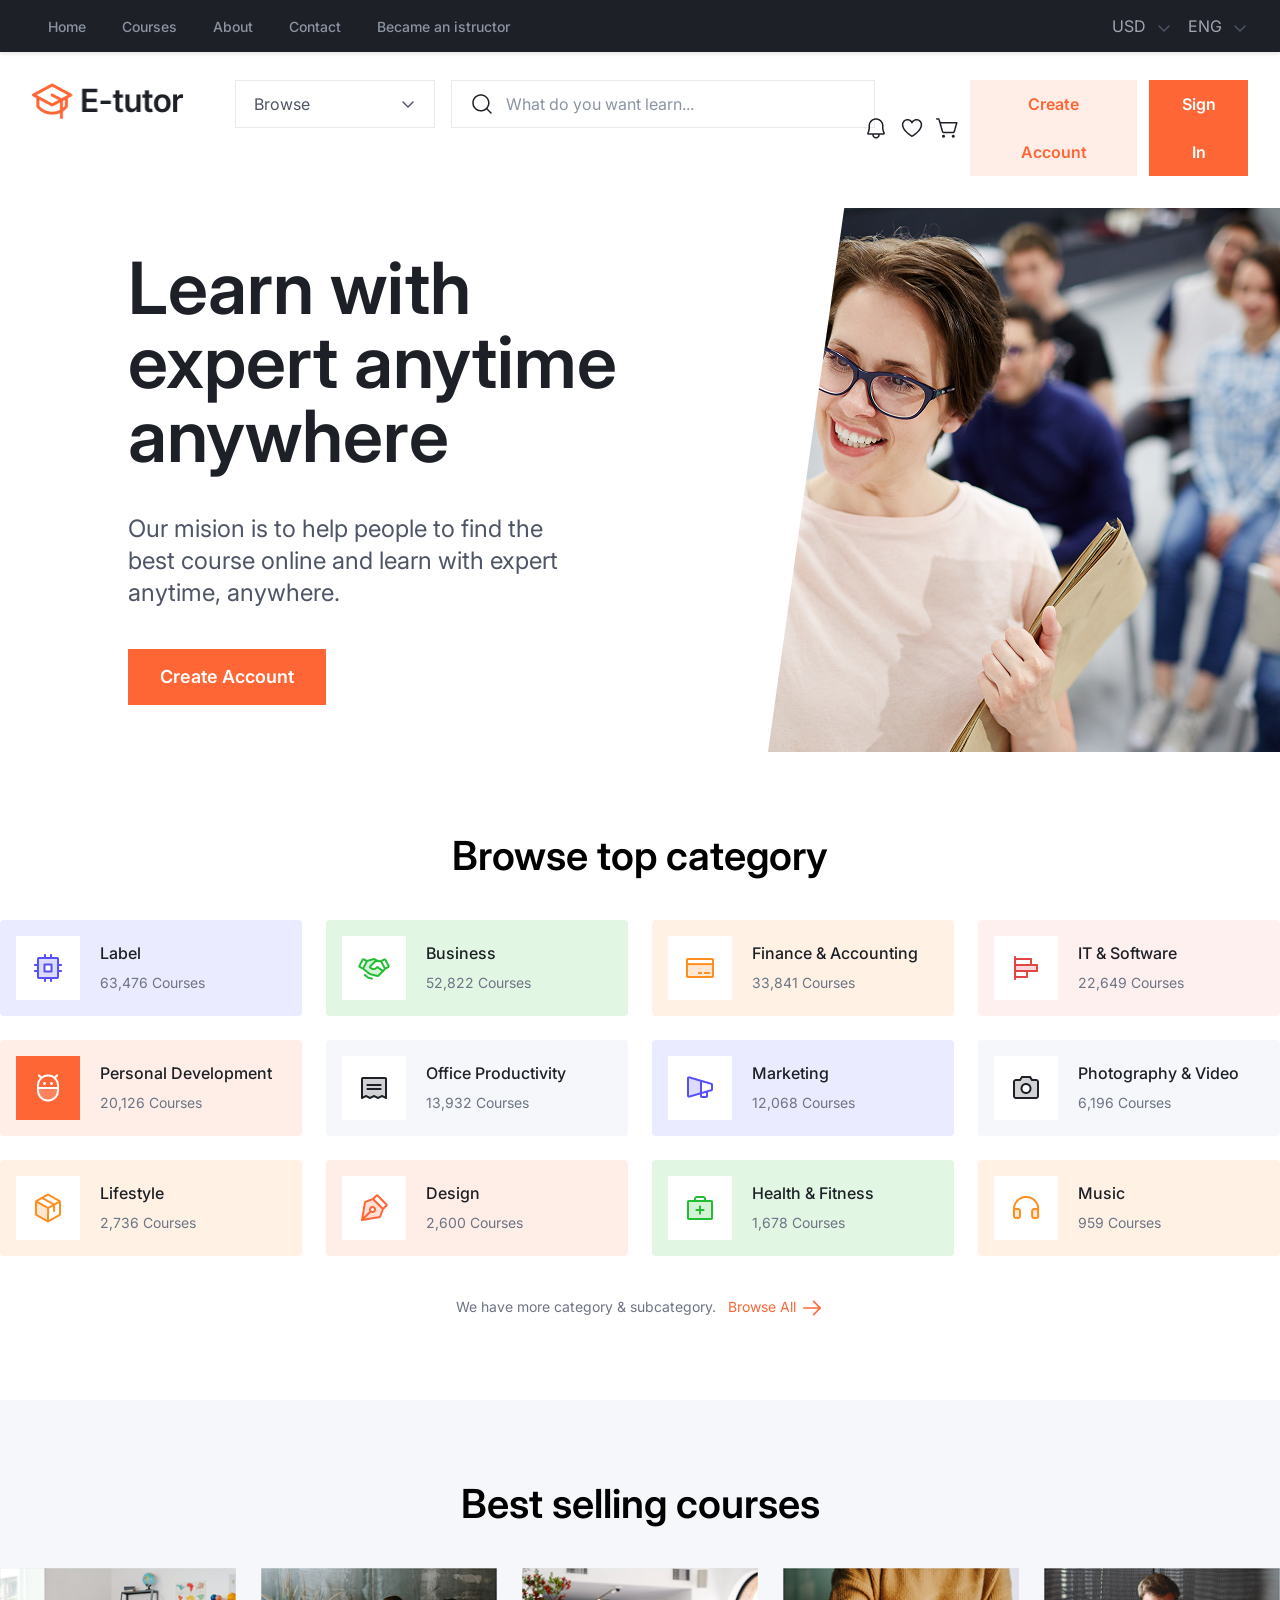
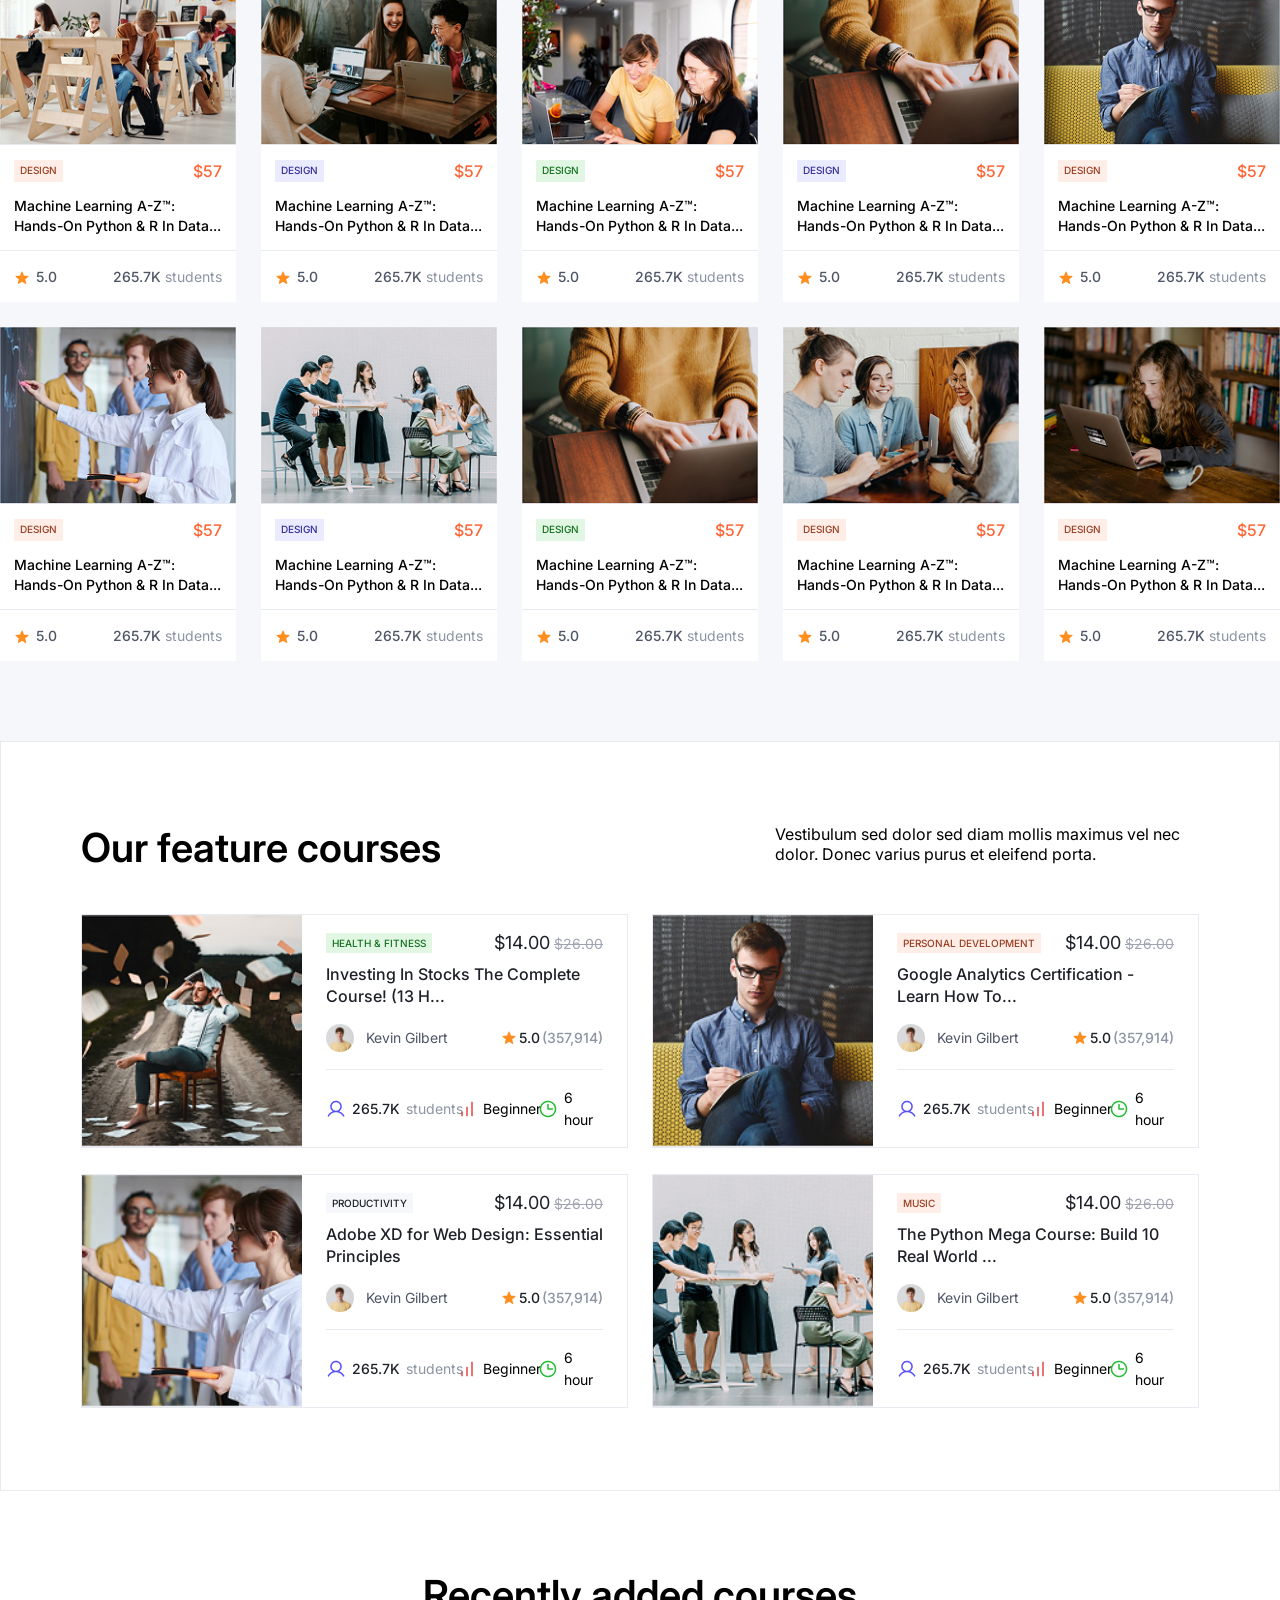
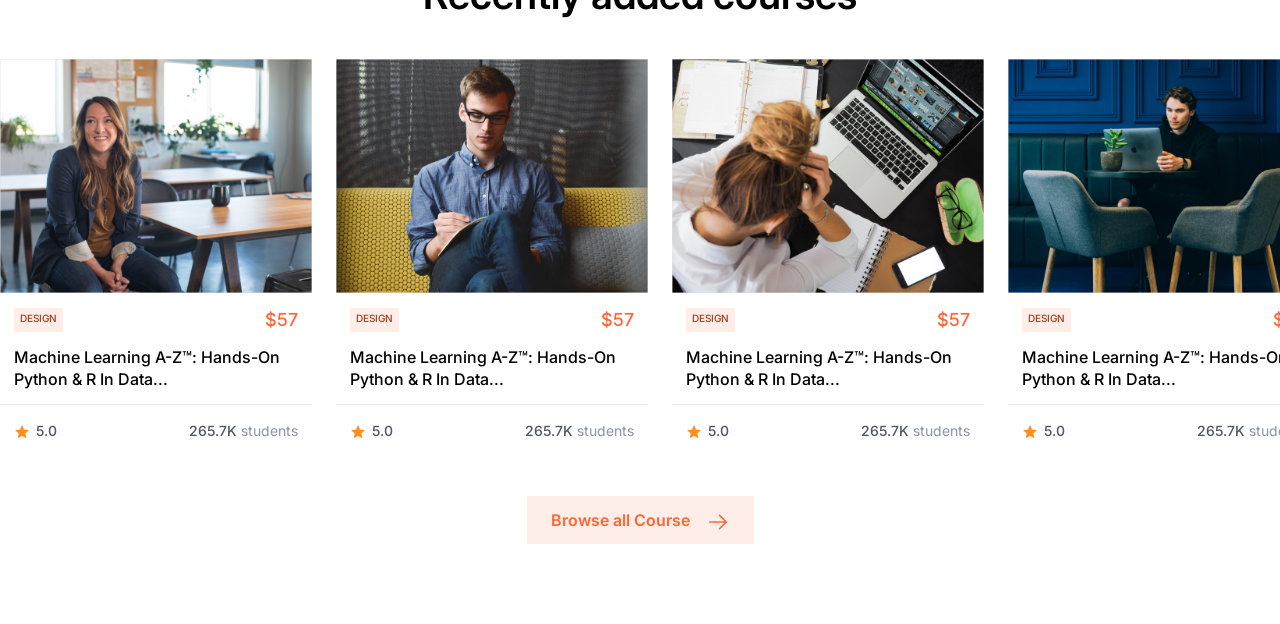
==== commit 5e3401e4: "Browse top category Section & Recently added courses Section Done" ====
--- a/index.html
+++ b/index.html
@@ -75,298 +75,646 @@
       </div>
     </section>
 
-    <section class="category-container">
-  <h2 class="title">Browse top category</h2>
-
-  <div class="grid">
-    <div class="card card-label">
-      <div class="icon-box"><img src="images/Frame 145.png" alt=" logo" class="category-icon"></div>
-      <div class="info"><h3>Label</h3><p>63,476 Courses</p></div>
-    </div>
-
-    <div class="card card-business">
-      <div class="icon-box"><img src="images/Frame 145-2.png" alt="logo" class="category-icon"></div>
-      <div class="info"><h3>Business</h3><p>52,822 Courses</p></div>
-    </div>
-
-    <div class="card card-finance">
-      <div class="icon-box"><img src="images/Frame 145-3.png" alt="logo" class="category-icon"></div>
-      <div class="info"><h3>Finance & Accounting</h3><p>33,841 Courses</p></div>
-    </div>
-
-    <div class="card card-it">
-      <div class="icon-box"><img src="images/Frame 145-4.png" alt="logo" class="category-icon"></div>
-      <div class="info"><h3>IT & Software</h3><p>22,649 Courses</p></div>
-    </div>
-<!-- mlgitch img dyalha -->
-    <div class="card card-personal active"> 
-      <div class="icon-box"><img src="" alt="logo" class="category-icon"></div>
-      <div class="info"><h3>Personal Development</h3><p>20,126 Courses</p></div>
-    </div>
-
-    <div class="card card-office">
-      <div class="icon-box"><img src="images/Frame 145-5.png" alt="logo" class="category-icon"></div>
-      <div class="info"><h3>Office Productivity</h3><p>13,932 Courses</p></div>
-    </div>
-
-    <div class="card card-marketing">
-      <div class="icon-box"><img src="images/Frame 145-6.png" alt="logo" class="category-icon"></div>
-      <div class="info"><h3>Marketing</h3><p>12,068 Courses</p></div>
-    </div>
-<div class="card card-photo">
-      <div class="icon-box"><img src="images/Frame 145-7.png" alt="logo" class="category-icon"></div>
-      <div class="info"><h3>Photography & Video</h3><p>6,196 Courses</p></div>
-    </div>
-
-    <div class="card card-lifestyle">
-      <div class="icon-box"><img src="images/Frame 145-8.png" alt="logo" class="category-icon"></div>
-      <div class="info"><h3>Lifestyle</h3><p>2,736 Courses</p></div>
-    </div>
-
-    <div class="card card-design">
-      <div class="icon-box"><img src="images/Frame 145-9.png" alt="logo" class="category-icon"></div>
-      <div class="info"><h3>Design</h3><p>2,600 Courses</p></div>
-    </div>
-
-    <div class="card card-health">
-      <div class="icon-box"><img src="images/Frame 145-10.png" alt="logo" class="category-icon"></div>
-      <div class="info"><h3>Health & Fitness</h3><p>1,678 Courses</p></div>
-    </div>
-
-    <div class="card card-music">
-      <div class="icon-box"><img src="images/Frame 145-11.png" alt="logo" class="category-icon"></div>
-      <div class="info"><h3>Music</h3><p>959 Courses</p></div>
-    </div>
-  </div>
-</section>
-
-    <section id="#best-selling" class="best-selling">
+    <section class="category">
+      <h2 class="heading2 heading">Browse top category</h2>
+
+      <div class="container">
+        <div class="category-grid">
+        <div class="card card-label">
+          <div class="icon-box"><img src="images/Cpu.png" alt=" logo" class="category-icon"></div>
+          <div class="info">
+            <h3 class="body-large-500">Label</h3>
+            <p class="body-meduim-400">63,476 Courses</p>
+          </div>
+        </div>
+
+        <div class="card card-business">
+          <div class="icon-box"><img src="images/Handshake.png" alt="logo" class="category-icon"></div>
+          <div class="info">
+            <h3 class="body-large-500">Business</h3>
+            <p class="body-meduim-400">52,822 Courses</p>
+          </div>
+        </div>
+
+        <div class="card card-finance">
+          <div class="icon-box"><img src="images/CreditCard.png" alt="logo" class="category-icon"></div>
+          <div class="info">
+            <h3 class="body-large-500">Finance & Accounting</h3>
+            <p class="body-meduim-400">33,841 Courses</p>
+          </div>
+        </div>
+
+        <div class="card card-it">
+          <div class="icon-box"><img src="images/ChartBarHorizontal.png" alt="logo" class="category-icon"></div>
+          <div class="info">
+            <h3 class="body-large-500">IT & Software</h3>
+            <p class="body-meduim-400">22,649 Courses</p>
+          </div>
+        </div>
+        
+        <div class="card card-personal">
+          <div class="icon-box"><img src="images/BugDroid (1).png" alt="logo" class="category-icon"></div>
+          <div class="info">
+            <h3 class="body-large-500">Personal Development</h3>
+            <p class="body-meduim-400">20,126 Courses</p>
+          </div>
+        </div>
+
+        <div class="card card-office">
+          <div class="icon-box"><img src="images/Receipt.png" alt="logo" class="category-icon"></div>
+          <div class="info">
+            <h3 class="body-large-500">Office Productivity</h3>
+            <p class="body-meduim-400">13,932 Courses</p>
+          </div>
+        </div>
+
+        <div class="card card-marketing">
+          <div class="icon-box"><img src="images/MegaphoneSimple.png" alt="logo" class="category-icon"></div>
+          <div class="info">
+            <h3 class="body-large-500">Marketing</h3>
+            <p class="body-meduim-400">12,068 Courses</p>
+          </div>
+        </div>
+        <div class="card card-photo">
+          <div class="icon-box"><img src="images/Camera.png" alt="logo" class="category-icon"></div>
+          <div class="info">
+            <h3 class="body-large-500">Photography & Video</h3>
+            <p class="body-meduim-400">6,196 Courses</p>
+          </div>
+        </div>
+
+        <div class="card card-lifestyle">
+          <div class="icon-box"><img src="images/Package.png" alt="logo" class="category-icon"></div>
+          <div class="info">
+            <h3 class="body-large-500">Lifestyle</h3>
+            <p class="body-meduim-400">2,736 Courses</p>
+          </div>
+        </div>
+
+        <div class="card card-design">
+          <div class="icon-box"><img src="images/PenNib.png" alt="logo" class="category-icon"></div>
+          <div class="info">
+            <h3 class="body-large-500">Design</h3>
+            <p class="body-meduim-400">2,600 Courses</p>
+          </div>
+        </div>
+
+        <div class="card card-health">
+          <div class="icon-box"><img src="images/FirstAidKit.png" alt="logo" class="category-icon"></div>
+          <div class="info">
+            <h3 class="body-large-500">Health & Fitness</h3>
+            <p class="body-meduim-400">1,678 Courses</p>
+          </div>
+        </div>
+
+        <div class="card card-music">
+          <div class="icon-box"><img src="images/Headphones.png" alt="logo" class="category-icon"></div>
+          <div class="info">
+            <h3 class="body-large-500">Music</h3>
+            <p class="body-meduim-400">959 Courses</p>
+          </div>
+        </div>
+      </div>
+      <div class="footer-category">
+        <p class="body-meduim-400">We have more category & subcategory.</p>
+        <a href="#" class="body-meduim-400">Browse All <img src="images/ArrowRight.png" alt=""></a>
+      </div>
+      </div>
+    </section>
+
+    <section class="best-selling">
       <h2 class="heading2 heading">Best selling courses</h2>
-      <div class="container-course">
+      <div class="container">
         <div class="row-course">
           <div class="course">
-          <img src="images/Course Images.png" alt="" srcset="">
-          <div class="content-course">
-            <div class="head-cours">
-              <span class="tag-primary-100 label-sm">Design</span>
-              <span class="body-large-500 price">$57</span>
-            </div>
-            <p class="body-meduim-500">Machine Learning A-Z™: Hands-On Python & R In Data...</p>
-            </div>
-            <span class="hr"></span>
-            <div class="foote-course content-course">
-              <div class="rank">
-                <img src="images/Star.png" alt="">
-                <span>5.0</span>
-              </div>
-              <div class="num-course">
-                <span>265.7K</span>
-                <span>students</span>
-              </div>
-            </div>
+            <img src="images/Course Images.png" alt="" srcset="">
+            <div class="content-course">
+              <div class="head-cours">
+                <span class="tag-primary-100 label-sm">Design</span>
+                <span class="body-large-500 price">$57</span>
+              </div>
+              <p class="body-meduim-500">Machine Learning A-Z™: Hands-On Python & R In Data...</p>
+            </div>
+            <span class="hr"></span>
+            <div class="foote-course content-course">
+              <div class="rank">
+                <img src="images/Star.png" alt="">
+                <span class="body-meduim-500">5.0</span>
+              </div>
+              <div class="num-course">
+                <span class="body-meduim-500">265.7K</span>
+                <span class="body-meduim-400">students</span>
+              </div>
+            </div>
+
+          </div>
+          <div class="course">
+            <img src="images/Course Images-2.png" alt="" srcset="">
+            <div class="content-course">
+              <div class="head-cours">
+                <span class="tag-secondary-100 label-sm">Design</span>
+                <span class="body-large-500 price">$57</span>
+              </div>
+              <p class="body-meduim-500">Machine Learning A-Z™: Hands-On Python & R In Data...</p>
+            </div>
+            <span class="hr"></span>
+            <div class="foote-course content-course">
+              <div class="rank">
+                <img src="images/Star.png" alt="">
+                <span class="body-meduim-500">5.0</span>
+              </div>
+              <div class="num-course">
+                <span class="body-meduim-500">265.7K</span>
+                <span class="body-meduim-400">students</span>
+              </div>
+            </div>
+
+          </div>
+          <div class="course">
+            <img src="images/Course Images-3.png" alt="" srcset="">
+            <div class="content-course">
+              <div class="head-cours">
+                <span class="tag-Success-100 label-sm">Design</span>
+                <span class="body-large-500 price">$57</span>
+              </div>
+              <p class="body-meduim-500">Machine Learning A-Z™: Hands-On Python & R In Data...</p>
+            </div>
+            <span class="hr"></span>
+            <div class="foote-course content-course">
+              <div class="rank">
+                <img src="images/Star.png" alt="">
+                <span class="body-meduim-500">5.0</span>
+              </div>
+              <div class="num-course">
+                <span class="body-meduim-500">265.7K</span>
+                <span class="body-meduim-400">students</span>
+              </div>
+            </div>
+
+          </div>
+          <div class="course">
+            <img src="images/Course Images-8.png" class="img-feat" alt="" srcset="">
+            <div class="content-course">
+              <div class="head-cours">
+                <span class="tag-secondary-100 label-sm">Design</span>
+                <span class="body-large-500 price">$57</span>
+              </div>
+              <p class="body-meduim-500">Machine Learning A-Z™: Hands-On Python & R In Data...</p>
+            </div>
+            <span class="hr"></span>
+            <div class="foote-course content-course">
+              <div class="rank">
+                <img src="images/Star.png" alt="">
+                <span class="body-meduim-500">5.0</span>
+              </div>
+              <div class="num-course">
+                <span class="body-meduim-500">265.7K</span>
+                <span class="body-meduim-400">students</span>
+              </div>
+            </div>
+
+          </div>
+          <div class="course">
+            <img src="images/Course Images-5.png" alt="" srcset="">
+            <div class="content-course">
+              <div class="head-cours">
+                <span class="tag-primary-100 label-sm">Design</span>
+                <span class="body-large-500 price">$57</span>
+              </div>
+              <p class="body-meduim-500">Machine Learning A-Z™: Hands-On Python & R In Data...</p>
+            </div>
+            <span class="hr"></span>
+            <div class="foote-course content-course">
+              <div class="rank">
+                <img src="images/Star.png" alt="">
+                <span class="body-meduim-500">5.0</span>
+              </div>
+              <div class="num-course">
+                <span class="body-meduim-500">265.7K</span>
+                <span class="body-meduim-400">students</span>
+              </div>
+            </div>
+
+          </div>
+          <div class="course">
+            <img src="images/Course Images-6.png" alt="" srcset="">
+            <div class="content-course">
+              <div class="head-cours">
+                <span class="tag-primary-100 label-sm">Design</span>
+                <span class="body-large-500 price">$57</span>
+              </div>
+              <p class="body-meduim-500">Machine Learning A-Z™: Hands-On Python & R In Data...</p>
+            </div>
+            <span class="hr"></span>
+            <div class="foote-course content-course">
+              <div class="rank">
+                <img src="images/Star.png" alt="">
+                <span class="body-meduim-500">5.0</span>
+              </div>
+              <div class="num-course">
+                <span class="body-meduim-500">265.7K</span>
+                <span class="body-meduim-400">students</span>
+              </div>
+            </div>
+
+          </div>
+          <div class="course">
+            <img src="images/Course Images-7.png" alt="" srcset="">
+            <div class="content-course">
+              <div class="head-cours">
+                <span class="tag-secondary-100 label-sm">Design</span>
+                <span class="body-large-500 price">$57</span>
+              </div>
+              <p class="body-meduim-500">Machine Learning A-Z™: Hands-On Python & R In Data...</p>
+            </div>
+            <span class="hr"></span>
+            <div class="foote-course content-course">
+              <div class="rank">
+                <img src="images/Star.png" alt="">
+                <span class="body-meduim-500">5.0</span>
+              </div>
+              <div class="num-course">
+                <span class="body-meduim-500">265.7K</span>
+                <span class="body-meduim-400">students</span>
+              </div>
+            </div>
+
+          </div>
+          <div class="course">
+            <img src="images/Course Images-8.png" alt="" srcset="">
+            <div class="content-course">
+              <div class="head-cours">
+                <span class="tag-Success-100 label-sm">Design</span>
+                <span class="body-large-500 price">$57</span>
+              </div>
+              <p class="body-meduim-500">Machine Learning A-Z™: Hands-On Python & R In Data...</p>
+            </div>
+            <span class="hr"></span>
+            <div class="foote-course content-course">
+              <div class="rank">
+                <img src="images/Star.png" alt="">
+                <span class="body-meduim-500">5.0</span>
+              </div>
+              <div class="num-course">
+                <span class="body-meduim-500">265.7K</span>
+                <span class="body-meduim-400">students</span>
+              </div>
+            </div>
+
+          </div>
+          <div class="course">
+            <img src="images/Course Images-9.png" alt="" srcset="">
+            <div class="content-course">
+              <div class="head-cours">
+                <span class="tag-primary-100 label-sm">Design</span>
+                <span class="body-large-500 price">$57</span>
+              </div>
+              <p class="body-meduim-500">Machine Learning A-Z™: Hands-On Python & R In Data...</p>
+            </div>
+            <span class="hr"></span>
+            <div class="foote-course content-course">
+              <div class="rank">
+                <img src="images/Star.png" alt="">
+                <span class="body-meduim-500">5.0</span>
+              </div>
+              <div class="num-course">
+                <span class="body-meduim-500">265.7K</span>
+                <span class="body-meduim-400">students</span>
+              </div>
+            </div>
+
+          </div>
+          <div class="course">
+            <img src="images/Course Images-10.png" class="img-course" alt="" srcset="">
+            <div class="content-course">
+              <div class="head-cours">
+                <span class="tag-primary-100 label-sm">Design</span>
+                <span class="body-large-500 price">$57</span>
+              </div>
+              <p class="body-meduim-500">Machine Learning A-Z™: Hands-On Python & R In Data...</p>
+            </div>
+            <span class="hr"></span>
+            <div class="foote-course content-course">
+              <div class="rank">
+                <img src="images/Star.png" alt="">
+                <span class="body-meduim-500">5.0</span>
+              </div>
+              <div class="num-course">
+                <span class="body-meduim-500">265.7K</span>
+                <span class="body-meduim-400">students</span>
+              </div>
+            </div>
+
+          </div>
+        </div>
+      </div>
+    </section>
+
+    <section class="feature">
+      <div class="container">
+        <div class="feat-title">
+          <h2 class="heading2">Our feature courses</h2>
+          <p>Vestibulum sed dolor sed diam mollis maximus vel nec dolor. Donec varius purus et eleifend porta.</p>
+        </div>
+        <div class="container">
+          <div class="feature-row">
+            <div class="card-feat">
+              <img src="images/Course Images-4.png" class="img-feat" alt="">
+              <div class="card-feat-content">
+                <div class="feat-head">
+                  <div class="feat-head-content">
+                    <span class="tag-Success-100 label-sm">Health & Fitness</span>
+                    <div class="feat-price">
+                      <span class="body-xl-400">$14.00</span>
+                      <span class="body-meduim-400"> $26.00</span>
+                    </div>
+                  </div>
+                  <p class="body-large-500">Investing In Stocks The Complete Course! (13 H...</p>
+                </div>
+                <div class="feat-content">
+                  <div class="instructor">
+                    <img src="images/kevin.jpg" alt="">
+                    <span class="body-meduim-400">Kevin Gilbert</span>
+                  </div>
+
+                  <div class="feat-rating">
+                    <img src="images/Star.png" alt="">
+                    <span class="body-meduim-500 rt">5.0</span><span class="body-meduim-500 nb"> (357,914)</span>
+                    
+                  </div>
+                </div>
+                <span class="hr"></span>
+                <div class="feat-footer body-meduim-400">
+                  <div class="flex-aling-center">
+                    <img src="images/User.png" alt="">
+                    <span class="nb-student body-meduim-500">265.7K</span>
+                    <span class="students body-meduim-400"> students</span>
+                  </div>
+
+                  <div class="flex-aling-center">
+                    <img src="images/bar-chart.png" alt="">
+                    <span class="body-meduim-400">Beginner</span>
+                  </div>
+
+                  <div class="flex-aling-center">
+                    <img src="images/Clock.png" alt="">
+                    <span class="body-meduim-400">6 hour</span>
+                  </div>
+                </div>
+              </div>
+            </div>
+
+            <div class="card-feat">
+              <img src="images/Course Images-5.png" class="img-feat" alt="">
+              <div class="card-feat-content">
+                <div class="feat-head">
+                  <div class="feat-head-content">
+                    <span class="tag-primary-100 label-sm">Personal Development</span>
+                    <div class="feat-price">
+                      <span class="body-xl-400">$14.00</span>
+                      <span class="body-meduim-400"> $26.00</span>
+                    </div>
+                  </div>
+                  <p class="body-large-500">Google Analytics Certification - Learn How To...</p>
+                </div>
+                 <div class="feat-content">
+                  <div class="instructor">
+                    <img src="images/kevin.jpg" alt="">
+                    <span class="body-meduim-400">Kevin Gilbert</span>
+                  </div>
+
+                  <div class="feat-rating">
+                    <img src="images/Star.png" alt="">
+                    <span class="body-meduim-500 rt">5.0</span><span class="body-meduim-500 nb"> (357,914)</span>
+                    
+                  </div>
+                </div>
+                <span class="hr"></span>
+                <div class="feat-footer body-meduim-400">
+                  <div class="flex-aling-center">
+                    <img src="images/User.png" alt="">
+                    <span class="nb-student body-meduim-500">265.7K</span>
+                    <span class="students body-meduim-400"> students</span>
+                  </div>
+
+                  <div class="flex-aling-center">
+                    <img src="images/bar-chart.png" alt="">
+                    <span class="body-meduim-400">Beginner</span>
+                  </div>
+
+                  <div class="flex-aling-center">
+                    <img src="images/Clock.png" alt="">
+                    <span class="body-meduim-400">6 hour</span>
+                  </div>
+                </div>
+              </div>
+            </div>
+
+            <div class="card-feat">
+              <img src="images/Course Images-6.png" class="img-feat" alt="">
+              <div class="card-feat-content">
+                <div class="feat-head">
+                  <div class="feat-head-content">
+                    <span class="tag-gray-100 label-sm">Productivity</span>
+                    <div class="feat-price">
+                      <span class="body-xl-400">$14.00</span>
+                      <span class="body-meduim-400"> $26.00</span>
+                    </div>
+                  </div>
+                  <p class="body-large-500 orange">Adobe XD for Web Design: Essential Principles</p>
+                </div>
+                 <div class="feat-content">
+                  <div class="instructor">
+                    <img src="images/kevin.jpg" alt="">
+                    <span class="body-meduim-400">Kevin Gilbert</span>
+                  </div>
+
+                  <div class="feat-rating">
+                    <img src="images/Star.png" alt="">
+                    <span class="body-meduim-500 rt">5.0</span><span class="body-meduim-500 nb"> (357,914)</span>
+                    
+                  </div>
+                </div>
+                <span class="hr"></span>
+                <div class="feat-footer body-meduim-400">
+                  <div class="flex-aling-center">
+                    <img src="images/User.png" alt="">
+                    <span class="nb-student body-meduim-500">265.7K</span>
+                    <span class="students body-meduim-400"> students</span>
+                  </div>
+
+                  <div class="flex-aling-center">
+                    <img src="images/bar-chart.png" alt="">
+                    <span class="body-meduim-400">Beginner</span>
+                  </div>
+
+                  <div class="flex-aling-center">
+                    <img src="images/Clock.png" alt="">
+                    <span class="body-meduim-400">6 hour</span>
+                  </div>
+                </div>
+              </div>
+            </div>
+
+            <div class="card-feat">
+              <img src="images/Course Images-7.png" class="img-feat" alt="">
+              <div class="card-feat-content">
+                <div class="feat-head">
+                  <div class="feat-head-content">
+                    <span class="tag-primary-100 label-sm">Music</span>
+                    <div class="feat-price">
+                      <span class="body-xl-400">$14.00</span>
+                      <span class="body-meduim-400"> $26.00</span>
+                    </div>
+                  </div>
+                  <p class="body-large-500">The Python Mega Course: Build 10 Real World ...</p>
+                </div>
+                 <div class="feat-content">
+                  <div class="instructor">
+                    <img src="images/kevin.jpg" alt="">
+                    <span class="body-meduim-400">Kevin Gilbert</span>
+                  </div>
+
+                  <div class="feat-rating">
+                    <img src="images/Star.png" alt="">
+                    <span class="body-meduim-500 rt">5.0</span><span class="body-meduim-500 nb"> (357,914)</span>
+                    
+                  </div>
+                </div>
+                <span class="hr"></span>
+                <div class="feat-footer body-meduim-400">
+                  <div class="flex-aling-center">
+                    <img src="images/User.png" alt="">
+                    <span class="nb-student body-meduim-500">265.7K</span>
+                    <span class="students body-meduim-400"> students</span>
+                  </div>
+
+                  <div class="flex-aling-center">
+                    <img src="images/bar-chart.png" alt="">
+                    <span class="body-meduim-400">Beginner</span>
+                  </div>
+
+                  <div class="flex-aling-center">
+                    <img src="images/Clock.png" alt="">
+                    <span class="body-meduim-400">6 hour</span>
+                  </div>
+                </div>
+              </div>
+            </div>
+              </div>
+            </div>
+          </div>
+        </div>
+      </div>
+    </section>
+
+    <section class="recently">
+      <h2 class="heading2 heading">Recently added courses</h2>
+      <div class="container">
+        <div class="recently-row">
+          <div class="recently-course">
+            <img src="images/recently.png" class="recently-img" alt="" srcset="">
+            <div class="content-course">
+              <div class="head-cours">
+                <span class="tag-primary-100 label-sm">Design</span>
+                <span class="body-xl-500 price">$57</span>
+              </div>
+              <p class="body-large-500">Machine Learning A-Z™: Hands-On Python & R In Data...</p>
+            </div>
+            <span class="hr"></span>
+            <div class="foote-course content-course">
+              <div class="rank">
+                <img src="images/Star.png" alt="">
+                <span class="body-meduim-500">5.0</span>
+              </div>
+              <div class="num-course">
+                <span class="body-meduim-500">265.7K</span>
+                <span class="body-meduim-400">students</span>
+              </div>
+            </div>
+
+          </div>
+
+          <div class="recently-course">
+            <img src="images/2.png" class="recently-img" alt="" srcset="">
+            <div class="content-course">
+              <div class="head-cours">
+                <span class="tag-primary-100 label-sm">Design</span>
+                <span class="body-xl-500 price">$57</span>
+              </div>
+              <p class="body-large-500">Machine Learning A-Z™: Hands-On Python & R In Data...</p>
+            </div>
+            <span class="hr"></span>
+            <div class="foote-course content-course">
+              <div class="rank">
+                <img src="images/Star.png" alt="">
+                <span class="body-meduim-500">5.0</span>
+              </div>
+              <div class="num-course">
+                <span class="body-meduim-500">265.7K</span>
+                <span class="body-meduim-400">students</span>
+              </div>
+            </div>
+
+          </div>
+
+          <div class="recently-course">
+            <img src="images/3.png" class="recently-img" alt="" srcset="">
+            <div class="content-course">
+              <div class="head-cours">
+                <span class="tag-primary-100 label-sm">Design</span>
+                <span class="body-xl-500 price">$57</span>
+              </div>
+              <p class="body-large-500">Machine Learning A-Z™: Hands-On Python & R In Data...</p>
+            </div>
+            <span class="hr"></span>
+            <div class="foote-course content-course">
+              <div class="rank">
+                <img src="images/Star.png" alt="">
+                <span class="body-meduim-500">5.0</span>
+              </div>
+              <div class="num-course">
+                <span class="body-meduim-500">265.7K</span>
+                <span class="body-meduim-400">students</span>
+              </div>
+            </div>
+
+          </div>
+
+          <div class="recently-course">
+            <img src="images/4.png" class="recently-img" alt="" srcset="">
+            <div class="content-course">
+              <div class="head-cours">
+                <span class="tag-primary-100 label-sm">Design</span>
+                <span class="body-xl-500 price">$57</span>
+              </div>
+              <p class="body-large-500">Machine Learning A-Z™: Hands-On Python & R In Data...</p>
+            </div>
+            <span class="hr"></span>
+            <div class="foote-course content-course">
+              <div class="rank">
+                <img src="images/Star.png" alt="">
+                <span class="body-meduim-500">5.0</span>
+              </div>
+              <div class="num-course">
+                <span class="body-meduim-500">265.7K</span>
+                <span class="body-meduim-400">students</span>
+              </div>
+            </div>
+
+          </div>
+
+
           
         </div>
-        <div class="course">
-          <img src="images/Course Images-2.png" alt="" srcset="">
-          <div class="content-course">
-            <div class="head-cours">
-              <span class="tag-secondary-100 label-sm">Design</span>
-              <span class="body-large-500 price">$57</span>
-            </div>
-            <p class="body-meduim-500">Machine Learning A-Z™: Hands-On Python & R In Data...</p>
-            </div>
-            <span class="hr"></span>
-            <div class="foote-course content-course">
-              <div class="rank">
-                <img src="images/Star.png" alt="">
-                <span>5.0</span>
-              </div>
-              <div class="num-course">
-                <span>265.7K</span>
-                <span>students</span>
-              </div>
-            </div>
-          
-        </div>
-        <div class="course">
-          <img src="images/Course Images-3.png" alt="" srcset="">
-          <div class="content-course">
-            <div class="head-cours">
-              <span class="tag-Success-100 label-sm">Design</span>
-              <span class="body-large-500 price">$57</span>
-            </div>
-            <p class="body-meduim-500">Machine Learning A-Z™: Hands-On Python & R In Data...</p>
-            </div>
-            <span class="hr"></span>
-            <div class="foote-course content-course">
-              <div class="rank">
-                <img src="images/Star.png" alt="">
-                <span>5.0</span>
-              </div>
-              <div class="num-course">
-                <span>265.7K</span>
-                <span>students</span>
-              </div>
-            </div>
-          
-        </div>
-        <div class="course">
-          <img src="images/Course Images-4.png" alt="" srcset="">
-          <div class="content-course">
-            <div class="head-cours">
-              <span class="tag-secondary-100 label-sm">Design</span>
-              <span class="body-large-500 price">$57</span>
-            </div>
-            <p class="body-meduim-500">Machine Learning A-Z™: Hands-On Python & R In Data...</p>
-            </div>
-            <span class="hr"></span>
-            <div class="foote-course content-course">
-              <div class="rank">
-                <img src="images/Star.png" alt="">
-                <span>5.0</span>
-              </div>
-              <div class="num-course">
-                <span>265.7K</span>
-                <span>students</span>
-              </div>
-            </div>
-          
-        </div>
-        <div class="course">
-          <img src="images/Course Images-5.png" alt="" srcset="">
-          <div class="content-course">
-            <div class="head-cours">
-              <span class="tag-primary-100 label-sm">Design</span>
-              <span class="body-large-500 price">$57</span>
-            </div>
-            <p class="body-meduim-500">Machine Learning A-Z™: Hands-On Python & R In Data...</p>
-            </div>
-            <span class="hr"></span>
-            <div class="foote-course content-course">
-              <div class="rank">
-                <img src="images/Star.png" alt="">
-                <span>5.0</span>
-              </div>
-              <div class="num-course">
-                <span>265.7K</span>
-                <span>students</span>
-              </div>
-            </div>
-          
-        </div>
-         <div class="course">
-          <img src="images/Course Images-6.png" alt="" srcset="">
-          <div class="content-course">
-            <div class="head-cours">
-              <span class="tag-primary-100 label-sm">Design</span>
-              <span class="body-large-500 price">$57</span>
-            </div>
-            <p class="body-meduim-500">Machine Learning A-Z™: Hands-On Python & R In Data...</p>
-            </div>
-            <span class="hr"></span>
-            <div class="foote-course content-course">
-              <div class="rank">
-                <img src="images/Star.png" alt="">
-                <span>5.0</span>
-              </div>
-              <div class="num-course">
-                <span>265.7K</span>
-                <span>students</span>
-              </div>
-            </div>
-          
-        </div>
-        <div class="course">
-          <img src="images/Course Images-7.png" alt="" srcset="">
-          <div class="content-course">
-            <div class="head-cours">
-              <span class="tag-secondary-100 label-sm">Design</span>
-              <span class="body-large-500 price">$57</span>
-            </div>
-            <p class="body-meduim-500">Machine Learning A-Z™: Hands-On Python & R In Data...</p>
-            </div>
-            <span class="hr"></span>
-            <div class="foote-course content-course">
-              <div class="rank">
-                <img src="images/Star.png" alt="">
-                <span>5.0</span>
-              </div>
-              <div class="num-course">
-                <span>265.7K</span>
-                <span>students</span>
-              </div>
-            </div>
-          
-        </div>
-        <div class="course">
-          <img src="images/Course Images-8.png" alt="" srcset="">
-          <div class="content-course">
-            <div class="head-cours">
-              <span class="tag-Success-100 label-sm">Design</span>
-              <span class="body-large-500 price">$57</span>
-            </div>
-            <p class="body-meduim-500">Machine Learning A-Z™: Hands-On Python & R In Data...</p>
-            </div>
-            <span class="hr"></span>
-            <div class="foote-course content-course">
-              <div class="rank">
-                <img src="images/Star.png" alt="">
-                <span>5.0</span>
-              </div>
-              <div class="num-course">
-                <span>265.7K</span>
-                <span>students</span>
-              </div>
-            </div>
-          
-        </div>
-        <div class="course">
-          <img src="images/Course Images-9.png" alt="" srcset="">
-          <div class="content-course">
-            <div class="head-cours">
-              <span class="tag-primary-100 label-sm">Design</span>
-              <span class="body-large-500 price">$57</span>
-            </div>
-            <p class="body-meduim-500">Machine Learning A-Z™: Hands-On Python & R In Data...</p>
-            </div>
-            <span class="hr"></span>
-            <div class="foote-course content-course">
-              <div class="rank">
-                <img src="images/Star.png" alt="">
-                <span>5.0</span>
-              </div>
-              <div class="num-course">
-                <span>265.7K</span>
-                <span>students</span>
-              </div>
-            </div>
-          
-        </div>
-        <div class="course">
-          <img src="images/Course Images-10.png" class="img-course" alt="" srcset="">
-          <div class="content-course">
-            <div class="head-cours">
-              <span class="tag-primary-100 label-sm">Design</span>
-              <span class="body-large-500 price">$57</span>
-            </div>
-            <p class="body-meduim-500">Machine Learning A-Z™: Hands-On Python & R In Data...</p>
-            </div>
-            <span class="hr"></span>
-            <div class="foote-course content-course">
-              <div class="rank">
-                <img src="images/Star.png" alt="">
-                <span>5.0</span>
-              </div>
-              <div class="num-course">
-                <span>265.7K</span>
-                <span>students</span>
-              </div>
-            </div>
-          
-        </div>
+        <div class="text-center">
+          <button class="btn-md secondary-primary">Browse all Course
+          <img src="images/ArrowRight.png" alt="">
+        </button>
         </div>
       </div>
     </section>
+
   </main>
 
 </body>
--- a/style.css
+++ b/style.css
@@ -94,6 +94,16 @@
     border: none;
 }
 
+.text-center {
+    text-align: center;
+}
+
+.container {
+    max-width: 1320px;
+    margin: 0 auto;
+    
+}
+
 .heading {
     margin-bottom: 40px;
     text-align: center;
@@ -236,6 +246,12 @@
     padding: 4px 6px;
     color: var(--Success-700);
     background: var(--Success-100);
+}
+
+.tag-gray-100 {
+    padding: 4px 6px;
+    background-color: var(--gray-scale-50);
+    color: var(--gray-scale-900);
 }
 
 
@@ -584,6 +600,7 @@
     gap: 12px;
 }
 
+
 /* Hero Section*/
 
 .hero-section {
@@ -622,6 +639,88 @@
     left: 1020px;
 }
 
+/* Categorey */
+
+.category {
+  padding: 80px 0;
+}
+
+.category-grid {
+  display: grid;
+  grid-template-columns: repeat(4, 1fr);
+  gap: 24px;
+}
+
+
+.card {
+  padding: 16px;
+  display: flex;
+  align-items: center;
+  gap: 20px;
+  border-radius: 4px;
+  transition: transform 0.2s ease;
+  cursor: pointer;
+}
+
+.card:hover {
+    background-color: white;
+    box-shadow: rgba(149, 157, 165, 0.2) 0px 8px 24px;
+}
+
+.icon-box {
+  width: 64px;
+  height: 64px;
+  background-color: white; 
+  display: flex;
+  justify-content: center;
+  align-items: center;
+  flex-shrink: 0;
+}
+
+.category-icon img{
+  width: 32px;
+  height: 32px;
+  object-fit: contain;
+}
+
+.card-label     { background-color: var(--secondary-100); }
+.card-business  { background-color: var(--Success-100); }
+.card-finance   { background-color: var(--Warning-100); }
+.card-it        { background-color: var(--Danger-100); }
+
+.card-personal .icon-box { background-color: var(--primary-500); }
+.card-personal { background-color: var(--primary-100); }
+.card-office    { background-color: var(--gray-scale-50); }
+.card-marketing { background-color: var(--secondary-100); }
+.card-photo     { background-color: var(--gray-scale-50); }
+
+.card-lifestyle { background-color: var(--Warning-100); }
+.card-design    { background-color: var(--primary-100); }
+.card-health    { background-color: var(--Success-100); }
+.card-music     { background-color: var(--Warning-100); }
+
+.info h3 {
+    color: #1D2026;
+    margin-bottom: 8px; 
+}
+
+.info p {
+    color: #6E7485; 
+}
+
+.footer-category {
+  display: flex;
+  gap: 12px;
+  text-align: center;
+  margin-top: 40px;
+  color: var(--gray-scale-600);
+  justify-content: center;
+}
+
+.footer-category a {
+  color: #FF6636;
+}
+
 /* Best Selling */
 
 .best-selling {
@@ -636,10 +735,6 @@
     gap: 25px;
 }
 
-.container-course {
-    max-width: 1320px;
-    margin: 0 auto;
-}
 
 .course {
     background-color: white;
@@ -687,3 +782,151 @@
     background-color: var(--gray-scale-100);
 }
 
+.feature {
+    padding: 82px 80px;
+    max-width: 1480px;
+    margin: 0 auto;
+    border: 1px solid var(--gray-scale-100);
+}
+
+.feat-title p {
+    max-width: 424px;
+}
+
+.feat-title {
+    display: flex;
+    justify-content: space-between;
+    margin-bottom: 42px;
+}
+
+.feature-row {
+    display: grid;
+        grid-template-columns: repeat(2, 1fr);
+    grid-template-rows: repeat(2, 1fr);
+    column-gap: 24px;
+    row-gap: 26px;
+    
+}
+
+.card-feat {
+    display: flex;
+    border: 1px solid var(--gray-scale-100);
+    width: auto;
+}
+
+.img-feat {
+    width: 220px;
+    object-fit: cover;
+}
+
+.card-feat-content {
+    padding: 16px 24px;
+}
+
+.feat-head {
+    margin-bottom: 17px;
+}
+
+.feat-head-content {
+    display: flex;
+    justify-content: space-between;
+        align-items: center;
+    margin-bottom: 8px;
+}
+
+.card-feat p,
+.feat-price span:first-child {
+    color: var(--gray-scale-900);
+}
+
+.feat-price  span:last-child {
+    color: var(--gray-scale-400);
+    text-decoration: line-through; 
+}
+
+.feat-content {
+    display: flex;
+    justify-content: space-between;
+    margin-bottom: 17px;
+}
+
+.instructor {
+    display: flex;
+    gap: 12px;
+    align-items: center;
+}
+
+.instructor img {
+    width: 28px;
+    height: 28px;
+    border-radius: 50%;
+}
+
+.instructor span {
+    color: var(--gray-scale-700);
+}
+
+.feat-rating{
+    display: flex;
+    align-items: center;
+    gap: 2px;
+}
+
+.feat-rating .rt{
+    color: var(--gray-scale-900);
+}
+
+.feat-rating .nb{
+    color: var(--gray-scale-500);
+}
+
+.feat-footer {
+    display: flex;
+    justify-content: space-between;
+    margin-top: 17px;
+}
+
+.nb-student {
+    color: var(--gray-scale-900);
+}
+
+.students {
+    color: var(--gray-scale-500);
+}
+
+.flex-aling-center {
+    display: flex;
+    align-items: center;
+    gap: 6px;
+}
+
+.orange {
+    color: var(--primary-500);
+}
+
+
+
+/* Recently */
+
+
+.recently {
+    padding: 80px 0;
+}
+
+.recently-row {
+    display: grid;
+    grid-template-columns: repeat(4, 1fr);
+    gap: 24px;
+}
+
+.recently-img {
+    max-width: 312px;
+}
+
+.recently button {
+    margin-top: 40px;
+}
+
+button img {
+    margin-left: 12px;
+}
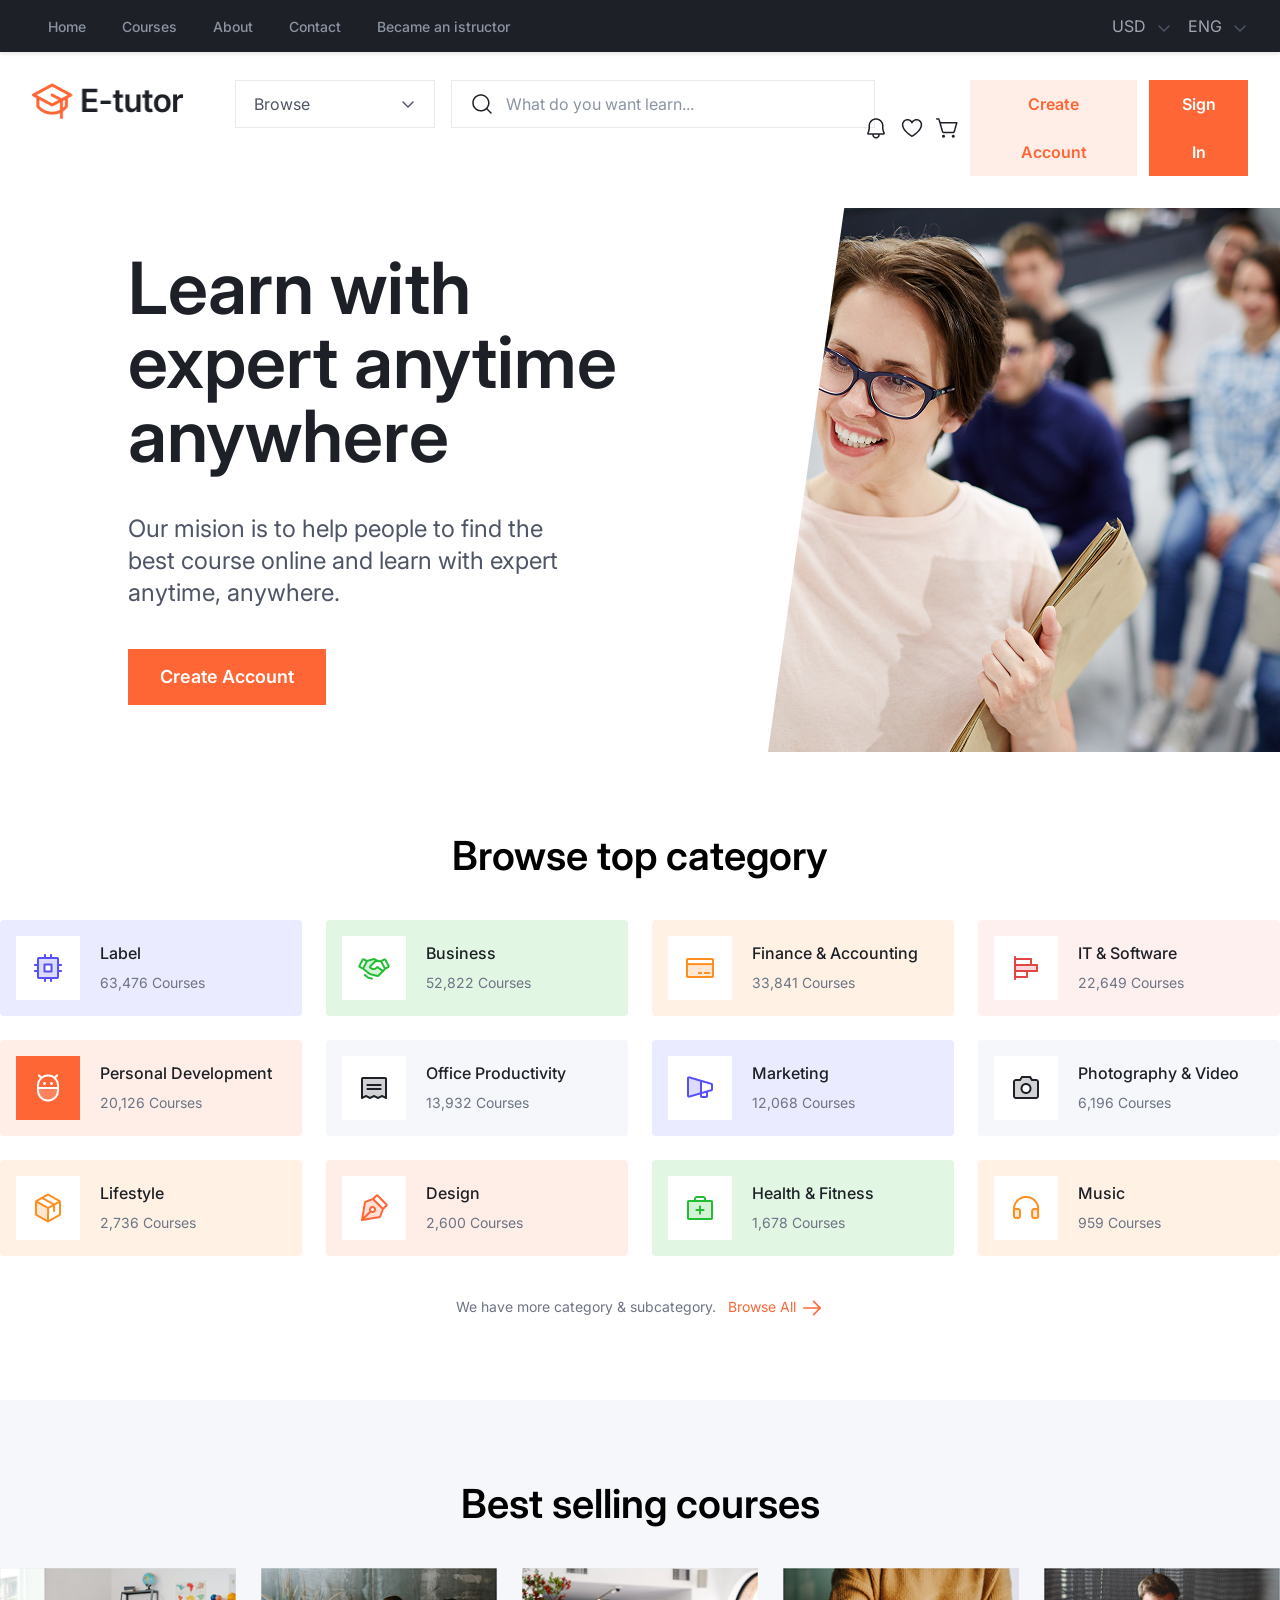
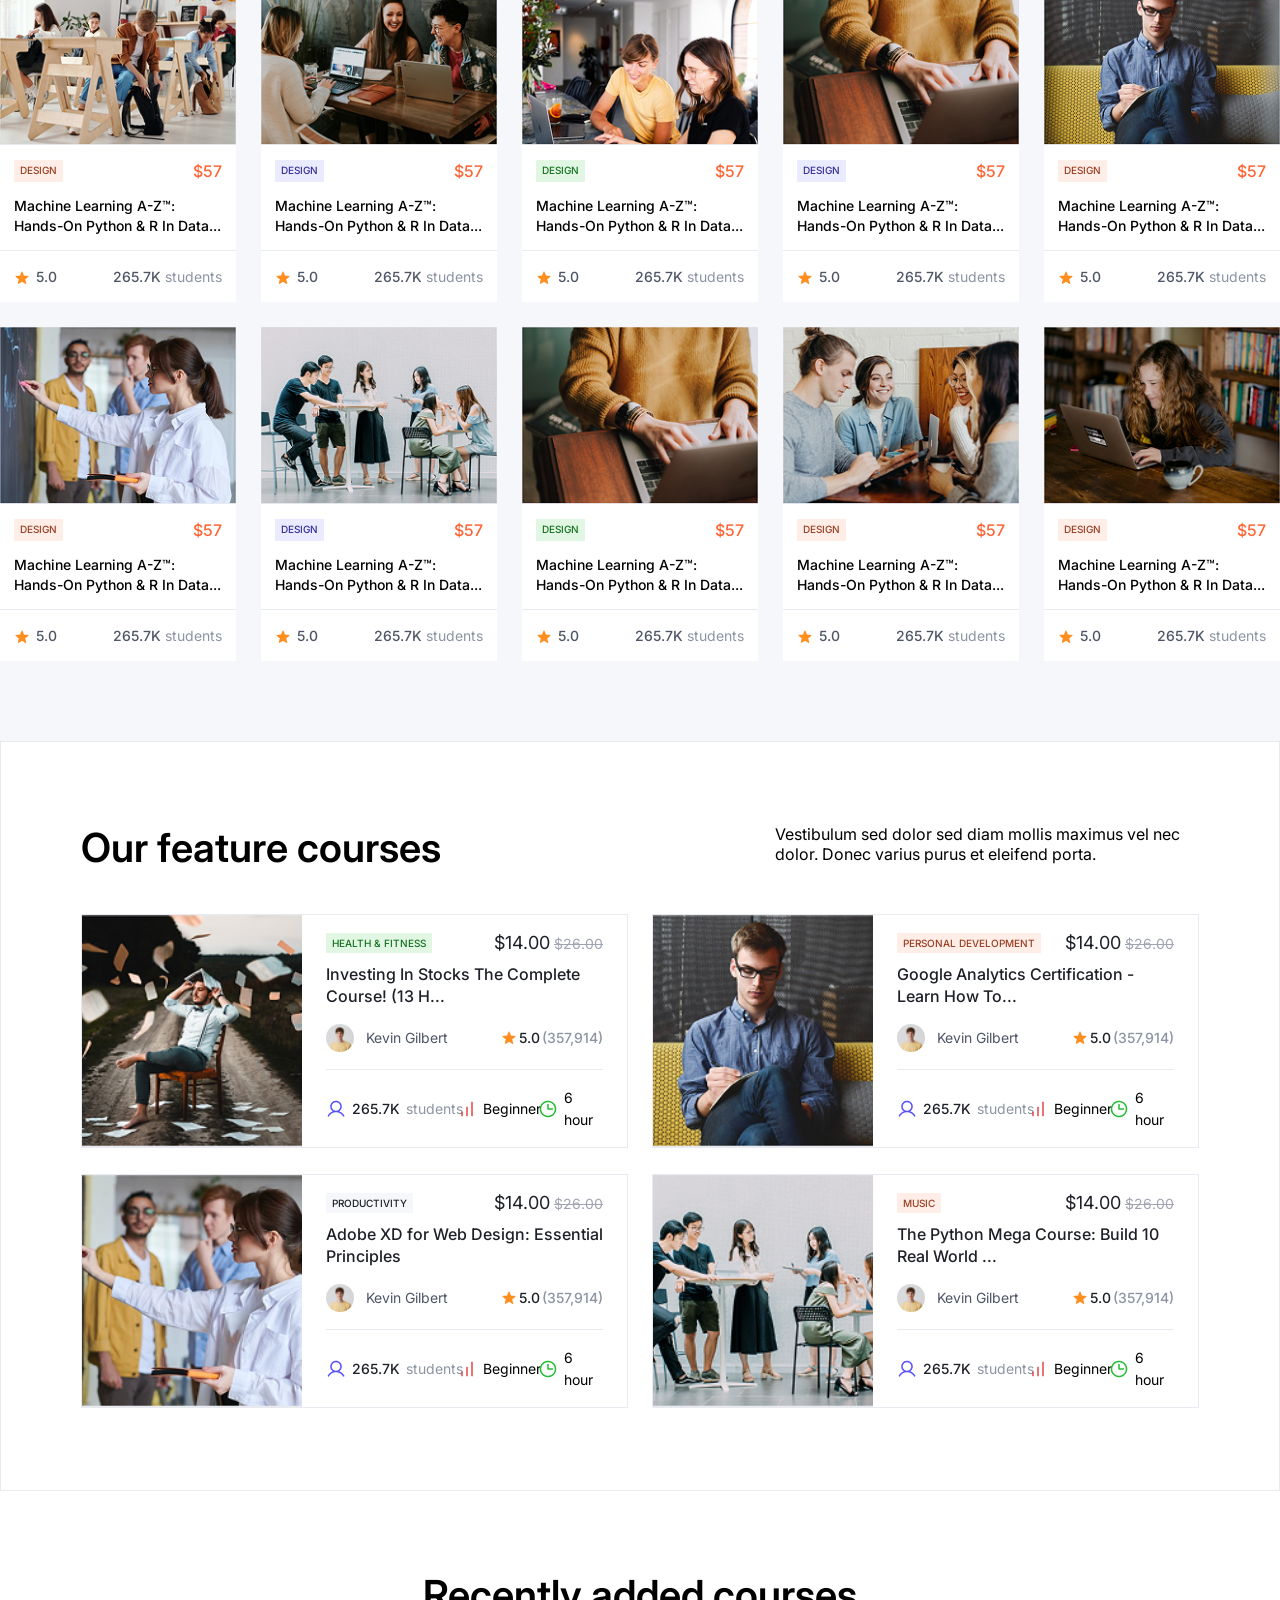
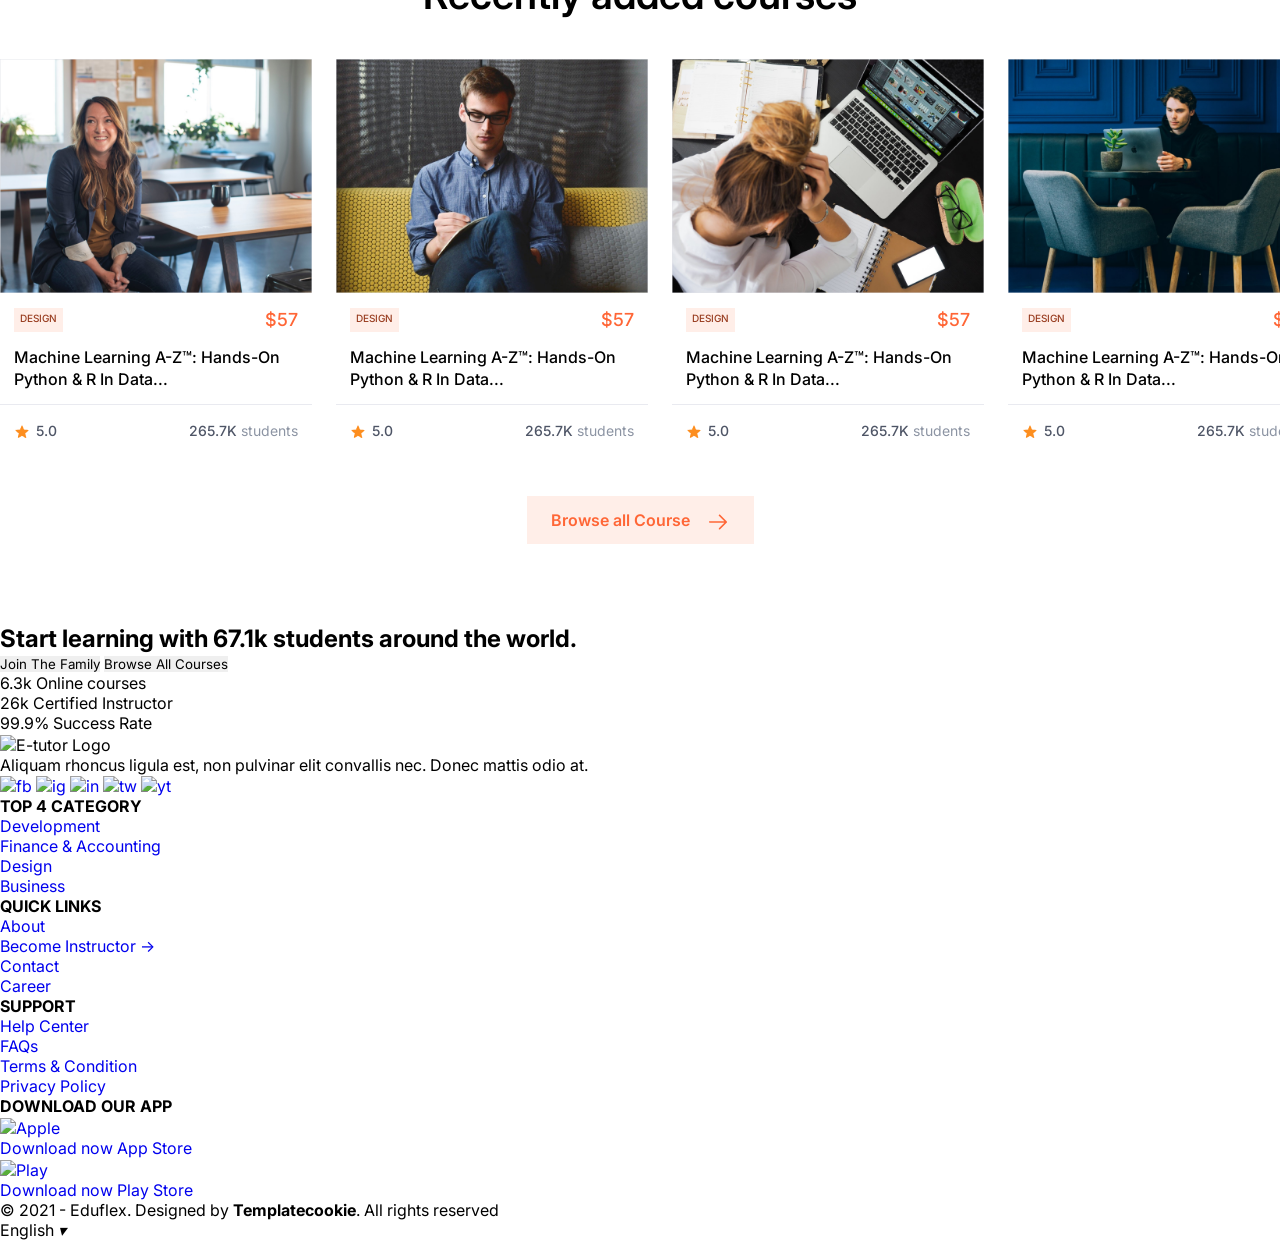
==== commit bba82d02: "Create the footer structure" ====
--- a/index.html
+++ b/index.html
@@ -717,6 +717,100 @@
 
   </main>
 
+  <footer class="footer-wrapper">
+    <div class="container">
+      <div class="footer-top">
+        <div class="stats-left">
+            <h2>Start learning with 67.1k students around the world.</h2>
+            <div class="btn-group">
+                <button class="btn-orange">Join The Family</button>
+                <button class="btn-dark">Browse All Courses</button>
+            </div>
+        </div>
+        <div class="stats-right">
+            <div class="stat-item">
+                <span class="num">6.3k</span>
+                <span class="label">Online courses</span>
+            </div>
+            <div class="stat-item">
+                <span class="num">26k</span>
+                <span class="label">Certified Instructor</span>
+            </div>
+            <div class="stat-item">
+                <span class="num">99.9%</span>
+                <span class="label">Success Rate</span>
+            </div>
+        </div>
+    </div>
+
+    <div class="footer-main">
+        <div class="col-brand">
+            <div class="logo-area">
+                <img src="/LOGO (2).png" alt="E-tutor Logo" class="brand-img">
+
+            </div>
+            <p>Aliquam rhoncus ligula est, non pulvinar elit convallis nec. Donec mattis odio at.</p>
+            <div class="social-links">
+                <a href="#"><img src="/Frame 75.png" alt="fb"></a>
+                <a href="#"><img src="/Instragarm.png" alt="ig"></a>
+                <a href="#" class="active"><img src="/Linkedin.png" alt="in"></a>
+                <a href="#"><img src="/Twitter.png" alt="tw"></a>
+                <a href="#"><img src="/Frame 74.png" alt="yt"></a>
+            </div>
+        </div>
+
+        <div class="col-links">
+            <h4>TOP 4 CATEGORY</h4>
+            <ul>
+                <li><a href="#">Development</a></li>
+                <li><a href="#">Finance & Accounting</a></li>
+                <li><a href="#">Design</a></li>
+                <li><a href="#">Business</a></li>
+            </ul>
+        </div>
+<div class="col-links">
+            <h4>QUICK LINKS</h4>
+            <ul>
+                <li><a href="#">About</a></li>
+                <li><a href="#" class="orange-link">Become Instructor &rarr;</a></li>
+                <li><a href="#">Contact</a></li>
+                <li><a href="#">Career</a></li>
+            </ul>
+        </div>
+
+        <div class="col-links">
+            <h4>SUPPORT</h4>
+            <ul>
+                <li><a href="#">Help Center</a></li>
+                <li><a href="#">FAQs</a></li>
+                <li><a href="#">Terms & Condition</a></li>
+                <li><a href="#">Privacy Policy</a></li>
+            </ul>
+        </div>
+
+        <div class="col-apps">
+            <h4>DOWNLOAD OUR APP</h4>
+            <a href="#" class="app-card">
+                <img src="/apple 1.png" alt="Apple" class="app-icon">
+                <div class="app-text">Download now <span>App Store</span></div>
+            </a>
+            <a href="#" class="app-card">
+                <img src="/google-play-5 1.png" alt="Play" class="app-icon">
+                <div class="app-text">Download now <span>Play Store</span></div>
+            </a>
+        </div>
+    </div>
+
+    <div class="footer-bottom">
+        <p>© 2021 - Eduflex. Designed by <strong>Templatecookie</strong>. All rights reserved</p>
+        <div class="lang-box">
+            <span>English</span>
+            <i>&#9662;</i>
+        </div>
+    </div>
+    </div>
+</footer>
+
 </body>
 
 </html>
--- a/style.css
+++ b/style.css
@@ -929,4 +929,6 @@
 
 button img {
     margin-left: 12px;
-}+}
+
+
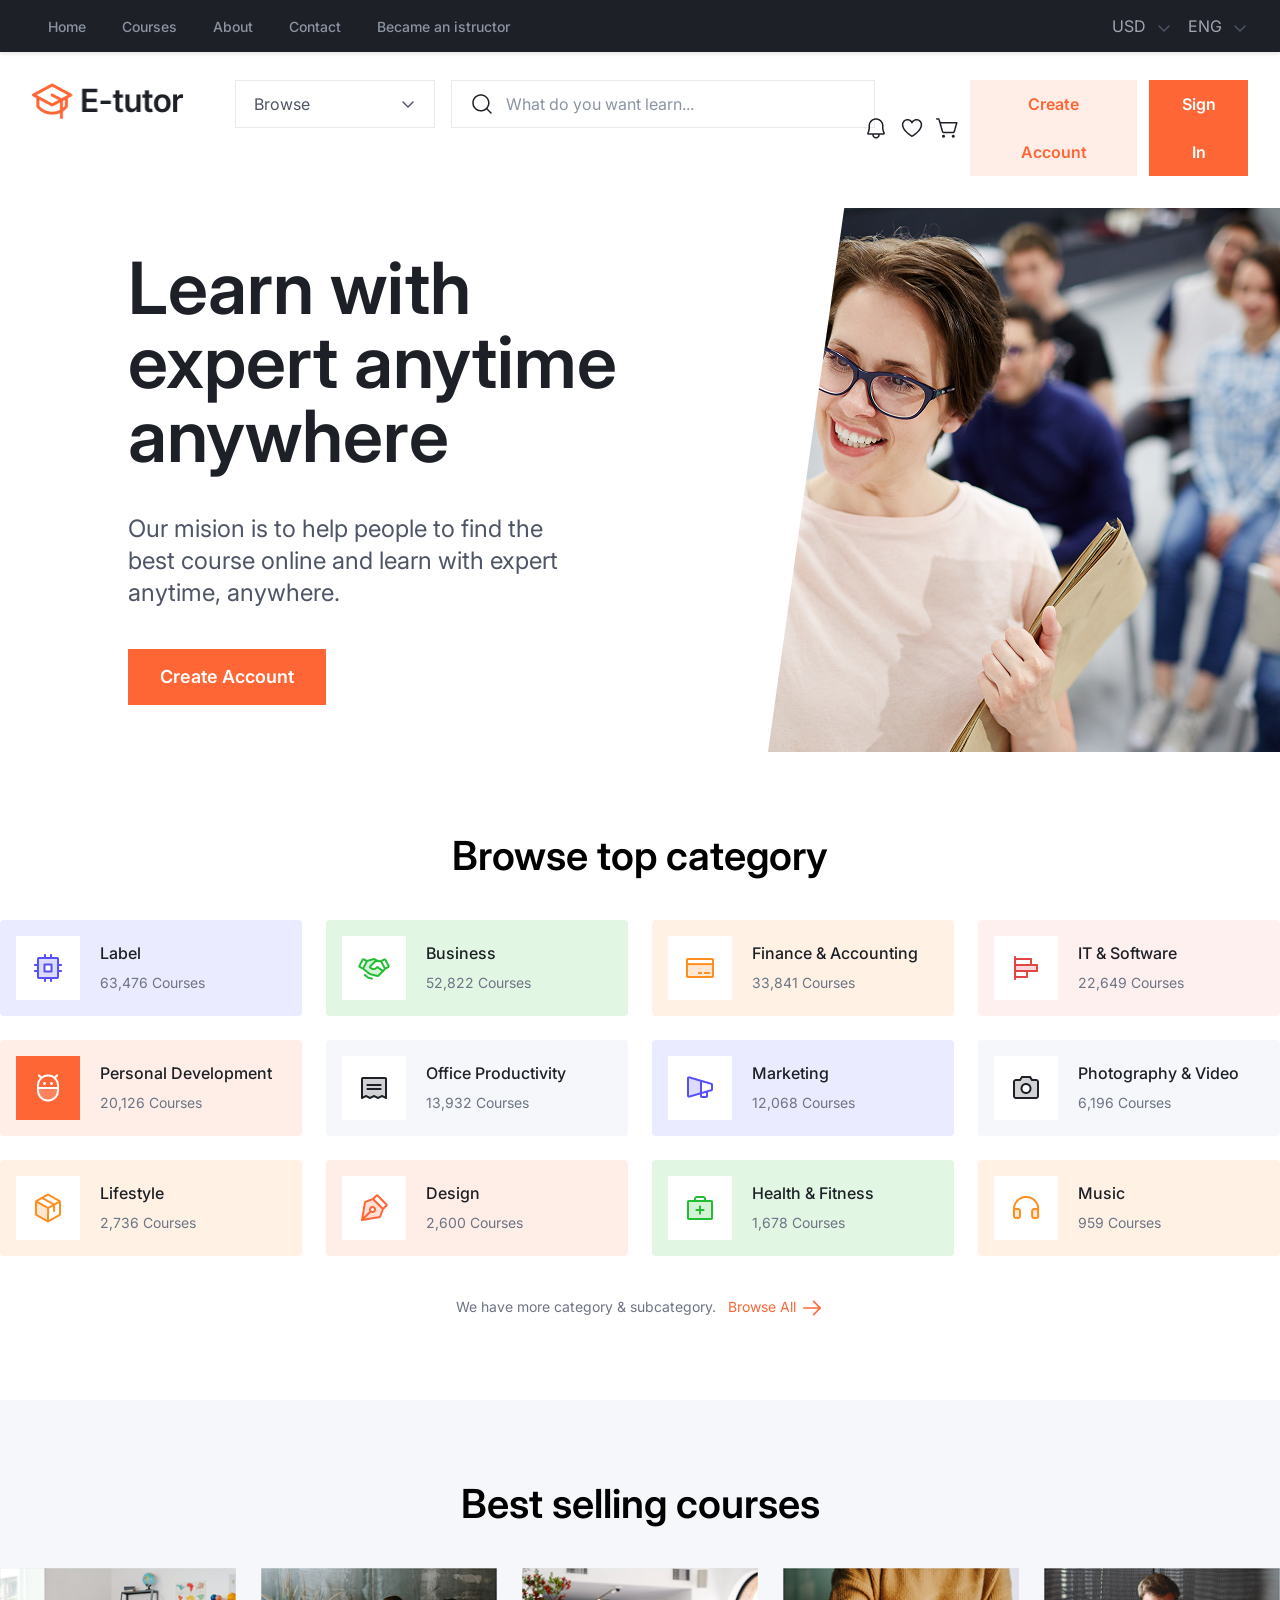
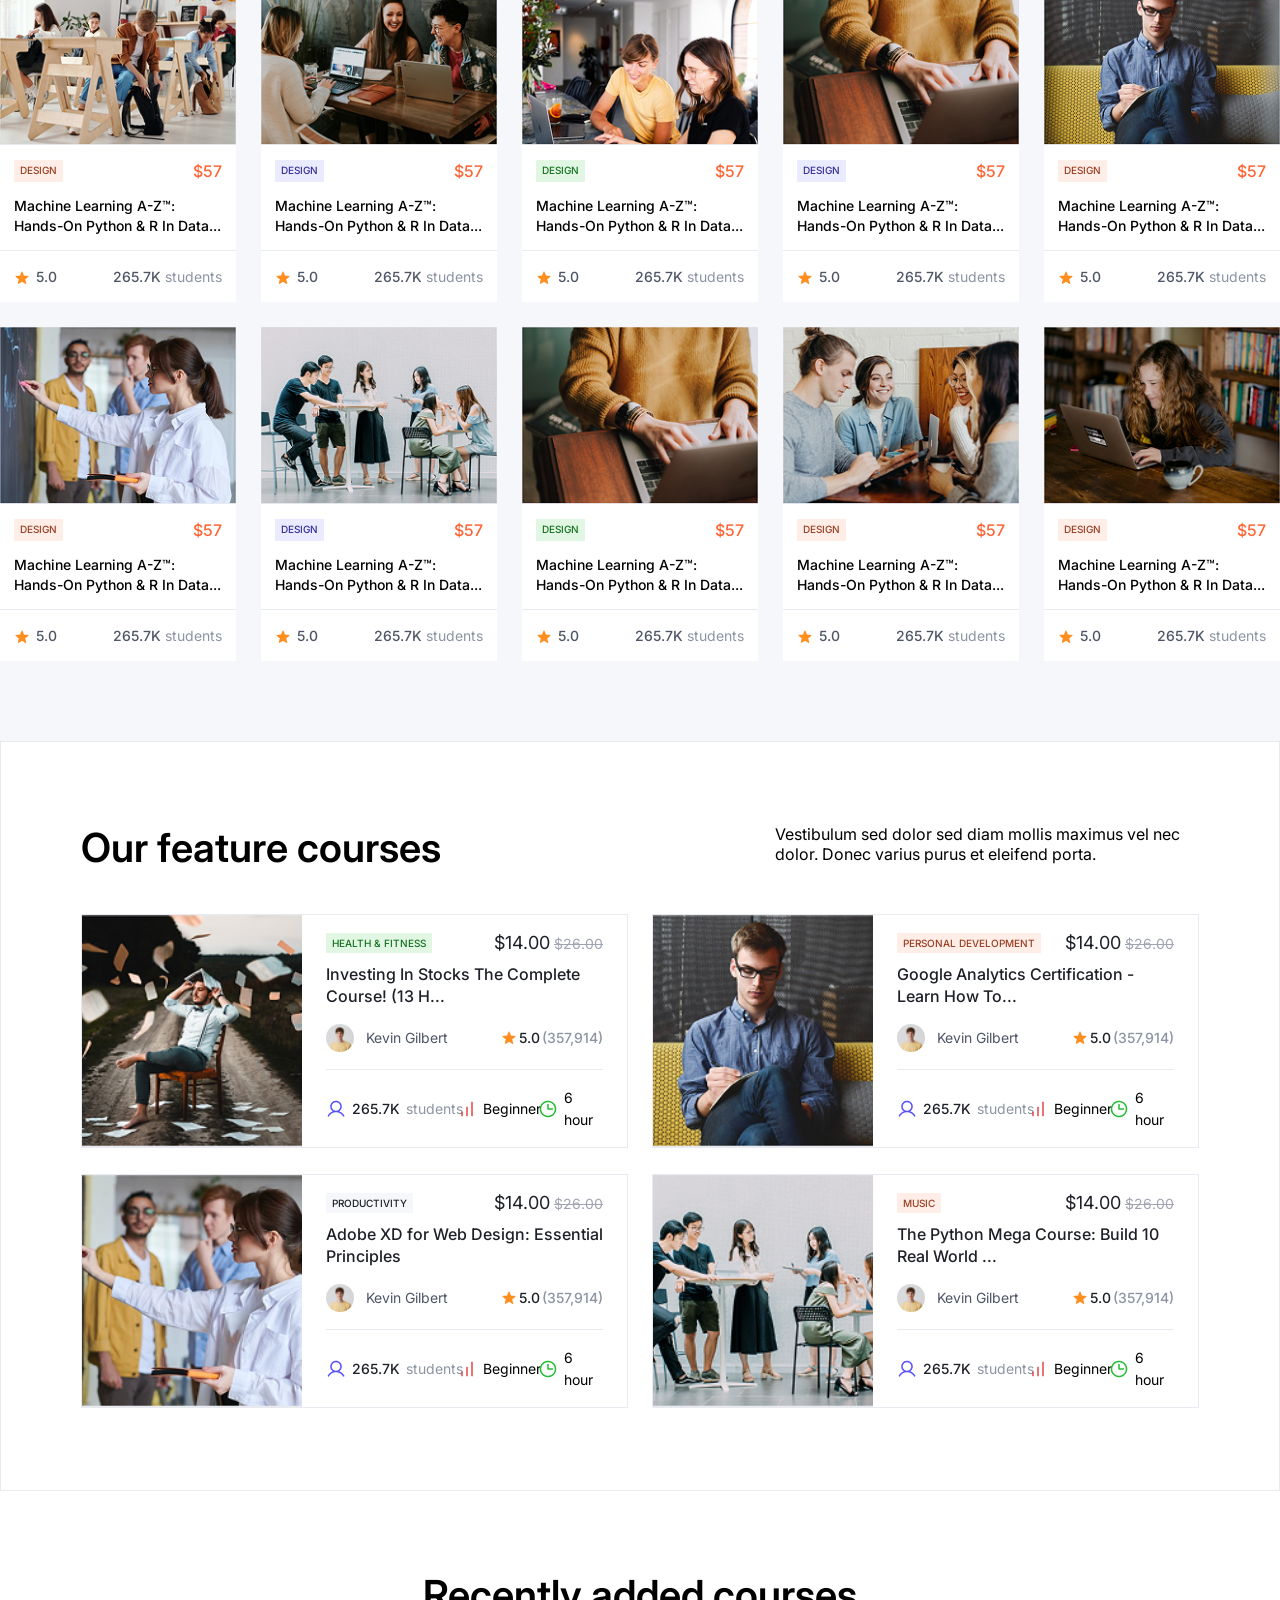
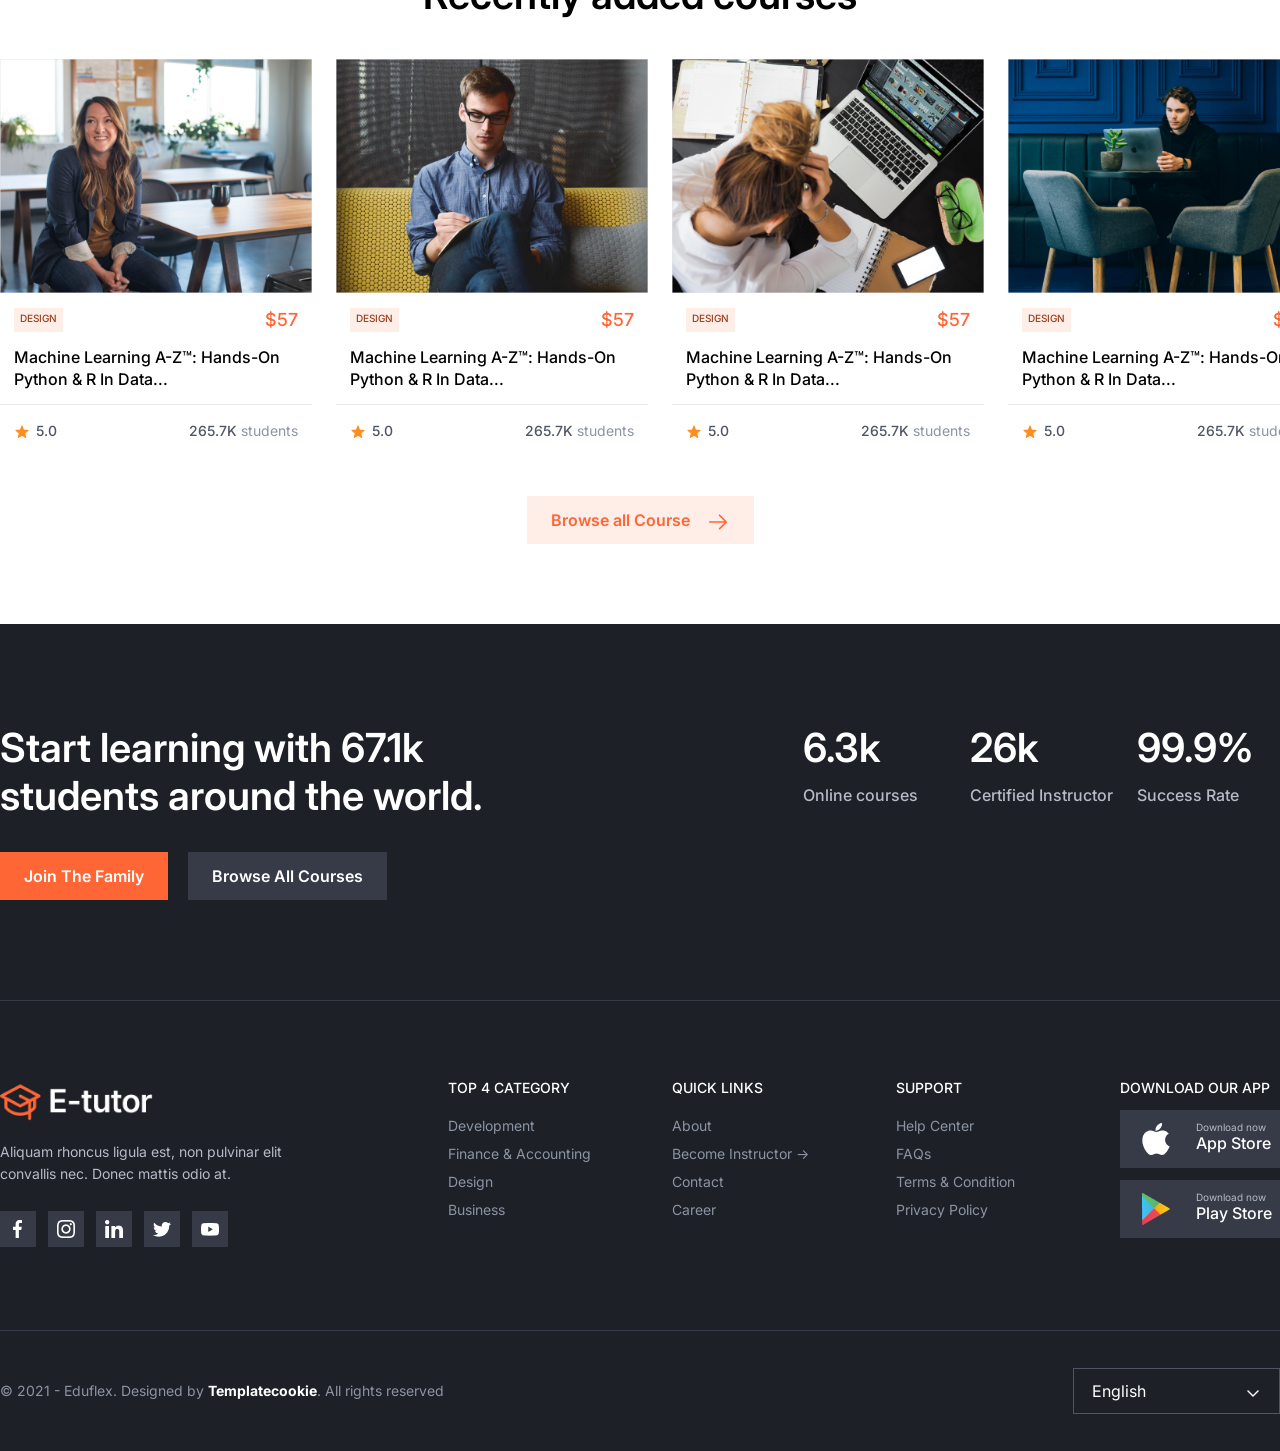
==== commit 48d12759: "finished Footer" ====
--- a/index.html
+++ b/index.html
@@ -721,24 +721,24 @@
     <div class="container">
       <div class="footer-top">
         <div class="stats-left">
-            <h2>Start learning with 67.1k students around the world.</h2>
+            <h2 class="heading2">Start learning with 67.1k students around the world.</h2>
             <div class="btn-group">
-                <button class="btn-orange">Join The Family</button>
-                <button class="btn-dark">Browse All Courses</button>
+                <button class="primary-primary btn-md">Join The Family</button>
+                <button class="primary-gray-2 btn-md">Browse All Courses</button>
             </div>
         </div>
         <div class="stats-right">
             <div class="stat-item">
-                <span class="num">6.3k</span>
-                <span class="label">Online courses</span>
+                <span class="heading2">6.3k</span>
+                <span class="body-large-500 label">Online courses</span>
             </div>
             <div class="stat-item">
-                <span class="num">26k</span>
-                <span class="label">Certified Instructor</span>
+                <span class="heading2">26k</span>
+                <span class="body-large-500 label">Certified Instructor</span>
             </div>
             <div class="stat-item">
-                <span class="num">99.9%</span>
-                <span class="label">Success Rate</span>
+                <span class="heading2">99.9%</span>
+                <span class="body-large-500 label">Success Rate</span>
             </div>
         </div>
     </div>
@@ -746,66 +746,71 @@
     <div class="footer-main">
         <div class="col-brand">
             <div class="logo-area">
-                <img src="/LOGO (2).png" alt="E-tutor Logo" class="brand-img">
-
-            </div>
-            <p>Aliquam rhoncus ligula est, non pulvinar elit convallis nec. Donec mattis odio at.</p>
+                <img src="images/LOGO (5).png" alt="E-tutor Logo" class="brand-img">
+            </div>
+            <p class="body-meduim-400">Aliquam rhoncus ligula est, non pulvinar elit <br> convallis nec. Donec mattis odio at.</p>
             <div class="social-links">
-                <a href="#"><img src="/Frame 75.png" alt="fb"></a>
-                <a href="#"><img src="/Instragarm.png" alt="ig"></a>
-                <a href="#" class="active"><img src="/Linkedin.png" alt="in"></a>
-                <a href="#"><img src="/Twitter.png" alt="tw"></a>
-                <a href="#"><img src="/Frame 74.png" alt="yt"></a>
+                <a href="#"><img src="images/Frame 75.png" alt="fb"></a>
+                <a href="#"><img src="images/Instragarm.png" alt="ig"></a>
+                <a href="#"><img src="images/Linkedin.png" alt="in"></a>
+                <a href="#"><img src="images/Twitter.png" alt="tw"></a>
+                <a href="#"><img src="images/Youtube.png" alt="yt"></a>
             </div>
         </div>
 
         <div class="col-links">
-            <h4>TOP 4 CATEGORY</h4>
+            <h4 class="label-lg">TOP 4 CATEGORY</h4>
             <ul>
-                <li><a href="#">Development</a></li>
-                <li><a href="#">Finance & Accounting</a></li>
-                <li><a href="#">Design</a></li>
-                <li><a href="#">Business</a></li>
+                <li><a class="body-meduim-400" href="#">Development</a></li>
+                <li><a class="body-meduim-400" href="#">Finance & Accounting</a></li>
+                <li><a class="body-meduim-400" href="#">Design</a></li>
+                <li><a class="body-meduim-400" href="#">Business</a></li>
             </ul>
         </div>
-<div class="col-links">
-            <h4>QUICK LINKS</h4>
+        <div class="col-links">
+            <h4 class="label-lg">QUICK LINKS</h4>
             <ul>
-                <li><a href="#">About</a></li>
-                <li><a href="#" class="orange-link">Become Instructor &rarr;</a></li>
-                <li><a href="#">Contact</a></li>
-                <li><a href="#">Career</a></li>
+                <li><a class="body-meduim-400" href="#">About</a></li>
+                <li><a class="body-meduim-400" href="#" class="orange-link">Become Instructor &rarr;</a></li>
+                <li><a class="body-meduim-400" href="#">Contact</a></li>
+                <li><a class="body-meduim-400" href="#">Career</a></li>
             </ul>
         </div>
 
         <div class="col-links">
-            <h4>SUPPORT</h4>
+            <h4 class="label-lg">SUPPORT</h4>
             <ul>
-                <li><a href="#">Help Center</a></li>
-                <li><a href="#">FAQs</a></li>
-                <li><a href="#">Terms & Condition</a></li>
-                <li><a href="#">Privacy Policy</a></li>
+                <li><a class="body-meduim-400" href="#">Help Center</a></li>
+                <li><a class="body-meduim-400" href="#">FAQs</a></li>
+                <li><a class="body-meduim-400" href="#">Terms & Condition</a></li>
+                <li><a class="body-meduim-400" href="#">Privacy Policy</a></li>
             </ul>
         </div>
 
-        <div class="col-apps">
-            <h4>DOWNLOAD OUR APP</h4>
+        <div class="flex">
+            <div class="col-apps">
+              <h4 class="label-lg">DOWNLOAD OUR APP</h4>
             <a href="#" class="app-card">
-                <img src="/apple 1.png" alt="Apple" class="app-icon">
-                <div class="app-text">Download now <span>App Store</span></div>
+                <img src="images/apple 1.png" alt="Apple" class="app-icon">
+                <div class="app-text">
+                  <span class="body-tiny-400">Download now</span>
+                  <span class="body-large-500">App Store</span></div>
             </a>
             <a href="#" class="app-card">
-                <img src="/google-play-5 1.png" alt="Play" class="app-icon">
-                <div class="app-text">Download now <span>Play Store</span></div>
+                <img src="images/google-play-5 1.png" alt="Play" class="app-icon">
+                <div class="app-text">
+                  <span class="body-tiny-400">Download now</span> 
+                  <span class="body-large-500">Play Store</span></div>
             </a>
+            </div>
         </div>
     </div>
 
     <div class="footer-bottom">
-        <p>© 2021 - Eduflex. Designed by <strong>Templatecookie</strong>. All rights reserved</p>
+        <p class="body-meduim-400">© 2021 - Eduflex. Designed by <strong class="stron">Templatecookie</strong>. All rights reserved</p>
         <div class="lang-box">
             <span>English</span>
-            <i>&#9662;</i>
+            <img src="images/ChevronDown.png" alt="">
         </div>
     </div>
     </div>
--- a/style.css
+++ b/style.css
@@ -185,6 +185,16 @@
     color: white;
 }
 
+.primary-gray-2 {
+    background-color: var(--gray-scale-800);
+    color: white;
+}
+
+.primary-gray-2:hover {
+    background-color: var(--gray-scale-700);
+    color: white;
+}
+
 .secondary-primary {
     background-color: var(--primary-100);
     color: var(--primary-500);
@@ -932,3 +942,178 @@
 }
 
 
+/* footer */
+
+.footer-wrapper {
+    background-color: var(--gray-scale-900);
+    color: white;
+}
+
+.footer-top {
+    display: flex;
+    justify-content: space-between;
+    align-items: flex-start;
+    padding: 100px 0;
+    border-bottom: 1px solid var(--gray-scale-800);
+}
+
+.stats-left h2 {
+    max-width: 536px;
+    margin-bottom: 32px;
+}
+
+.btn-group button:first-child {
+    margin-right: 16px;
+}
+
+.stats-right { 
+    display: grid;
+    grid-template-columns: 1fr 1fr 1fr;
+    gap: 24px; 
+}
+
+.stat-item {
+    display: flex;
+    flex-direction: column;
+    gap: 12px;
+    max-width: 200px;
+}
+
+.stat-item span {
+    display: block;
+}
+
+.stat-item .label {
+    color: var(--gray-scale-300); 
+}
+
+
+.footer-main {
+    display: grid;
+    grid-template-columns: 424px 200px 200px 200px 200px;
+    gap: 24px;
+    padding: 80px 0;
+}
+.brand-img { width: 30px; margin-bottom: 20px; } 
+
+.col-brand {
+    max-width: 424px;
+}
+
+.col-brand p {
+    color: var(--gray-scale-300);
+    margin-bottom: 26px;
+}
+
+.social-links { 
+    display: flex; 
+    gap: 12px; 
+}
+
+.social-links a {
+    width: 36px; height: 36px;
+    background: var(--gray-scale-800);
+    display: flex; 
+    align-items: center; 
+    justify-content: center;
+}
+.social-links img { 
+    width: 18px; 
+} 
+
+.social-links a:hover { 
+    background: var(--primary-500); 
+}
+
+.col-links h4 { 
+    margin-bottom: 20px; 
+ }
+
+.col-links ul li {
+    margin-bottom: 6px; 
+}
+
+.col-links ul li a { 
+    color: var(--gray-scale-500); 
+}
+
+.col-links ul li a:hover { 
+    border-bottom: 1px solid var(--primary-500);  
+}
+
+.flex {
+    display: flex;
+}
+
+.col-apps {
+    align-self: center;
+}
+
+
+.col-apps h4 { 
+    margin-bottom: 15px; 
+}
+
+.app-card {
+    background: var(--gray-scale-800);
+    display: flex;
+    align-items: center;
+    gap: 24px;
+    padding: 12px 20px;
+    color: white;
+    margin-bottom: 12px;
+}
+
+.app-icon { 
+    width: 32px;
+}
+
+.app-text {
+    margin-bottom: 2px;
+}
+
+.app-text span:first-child { 
+    color: var(--gray-scale-300); 
+}
+
+.app-text span { 
+    display: block
+}
+
+
+.footer-bottom {
+    display: flex;
+    justify-content: space-between;
+    align-items: center;
+    border-top: 1px solid var(--gray-scale-800);
+    padding: 37px 0;
+    color: var(--gray-scale-500);
+}
+
+.stron {
+    color: #fff;
+}
+
+.lang-box {
+    background: transparent;
+    padding: 12px 18px;
+    border: 1px solid var(--gray-scale-700);
+    cursor: pointer;
+    color: white;
+}
+
+.lang-box span {
+    margin-right: 95px;
+}
+.logo-area {
+    display: flex;
+    align-items: center; 
+    gap: 10px;
+}
+
+.brand-img {
+    height: 40px;
+    width: auto;
+    object-fit: contain;
+    display: block;
+}
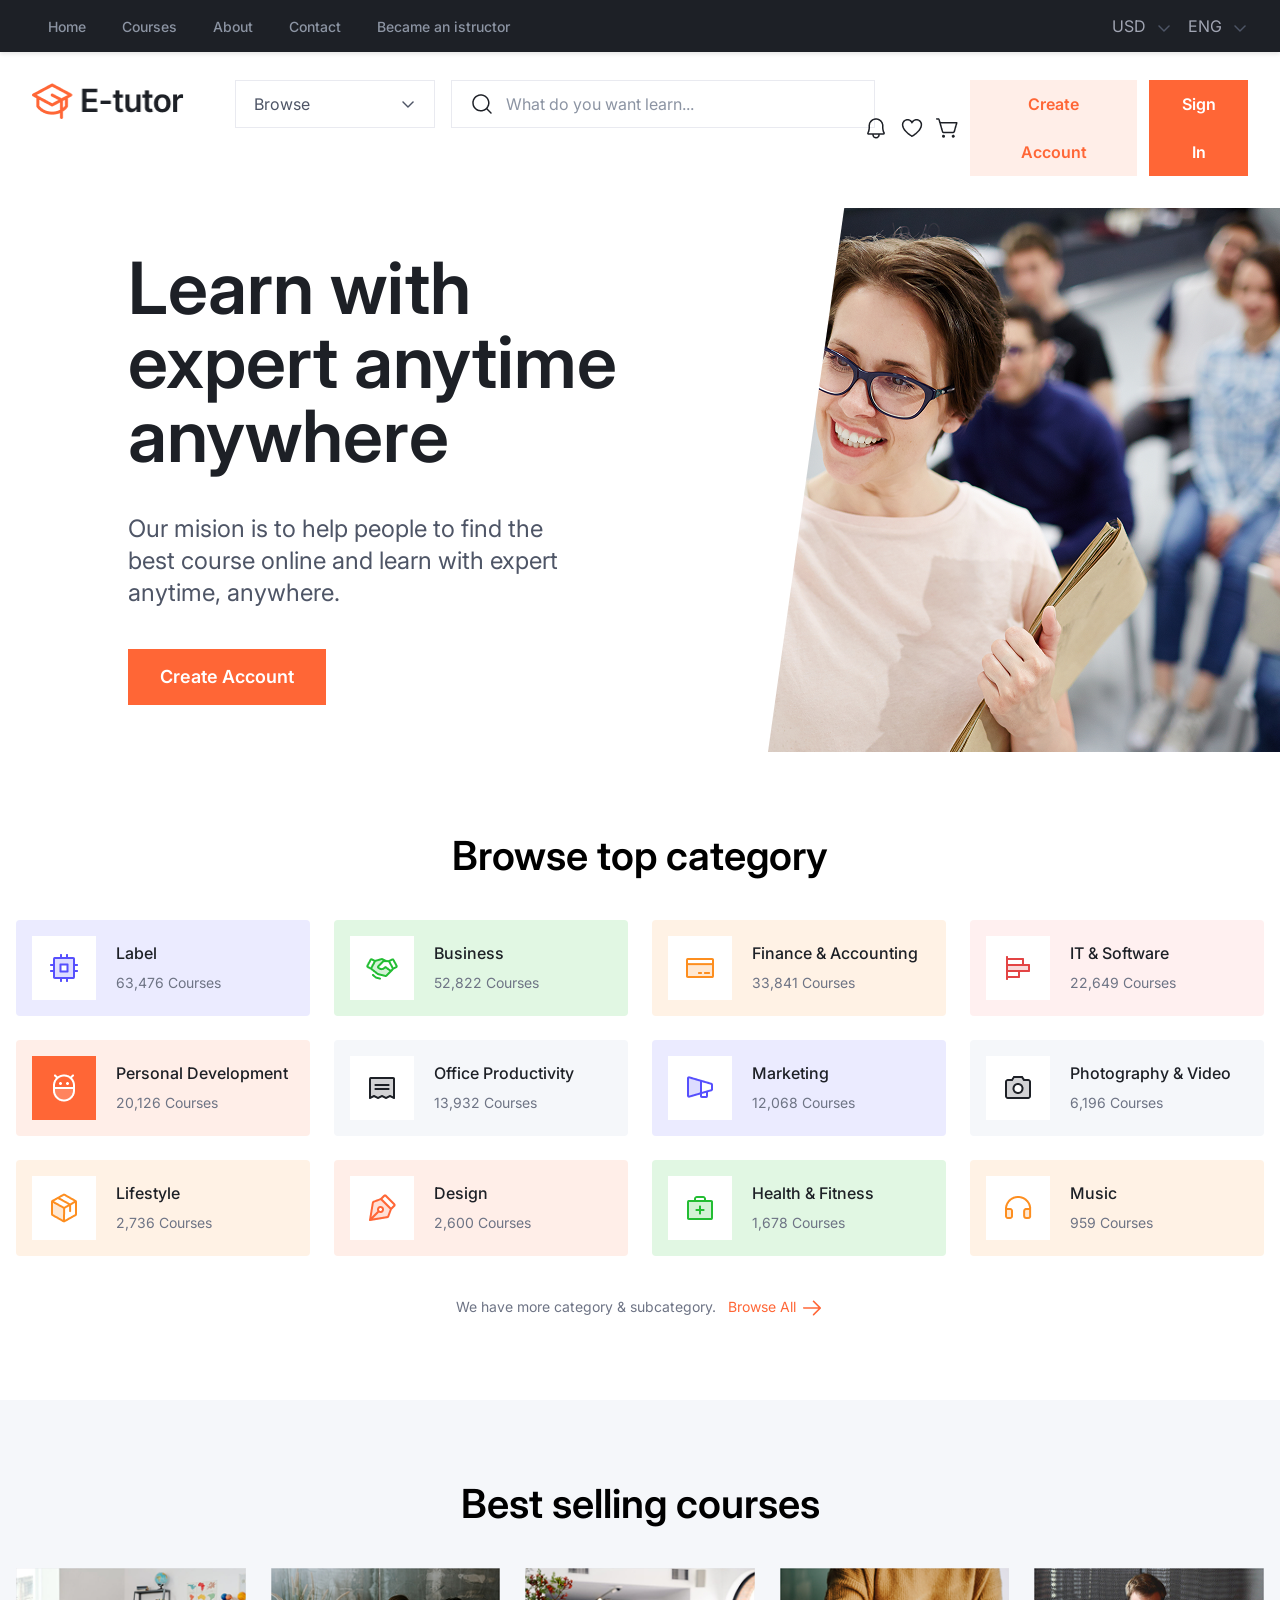
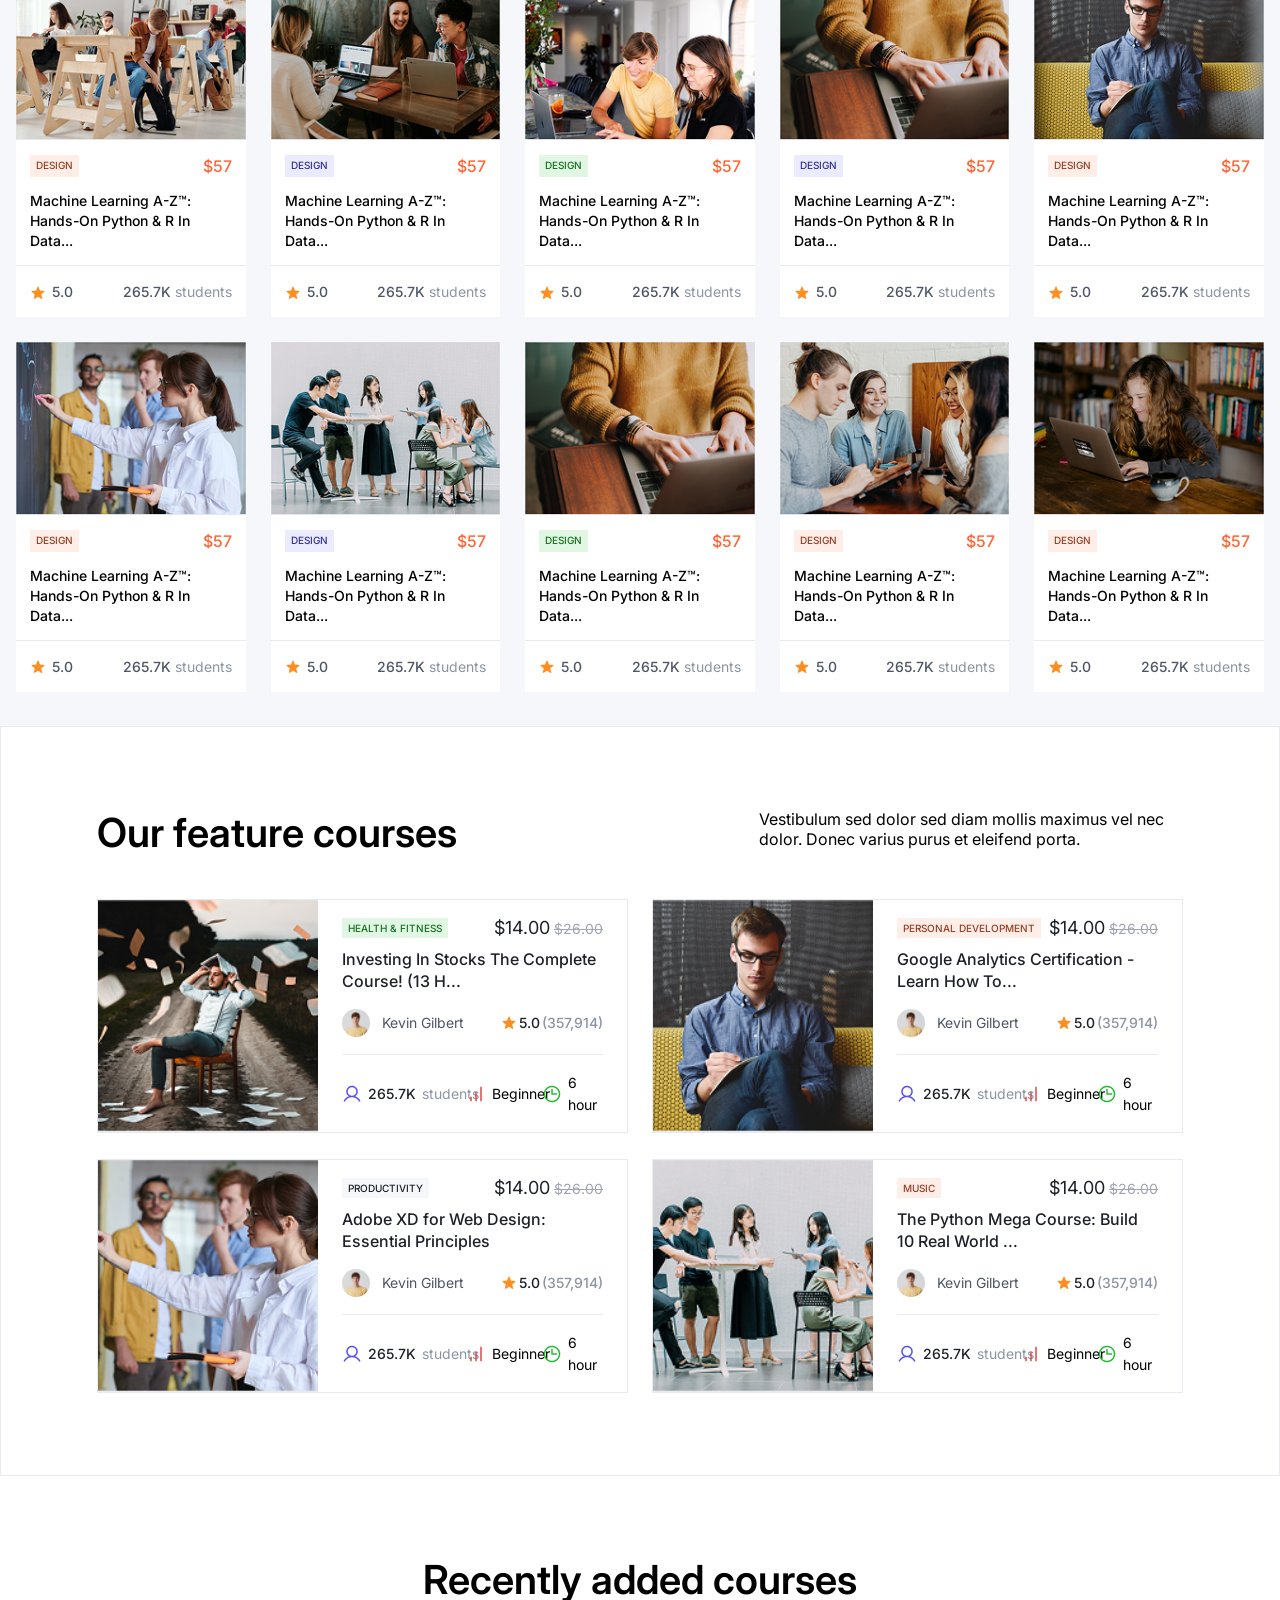
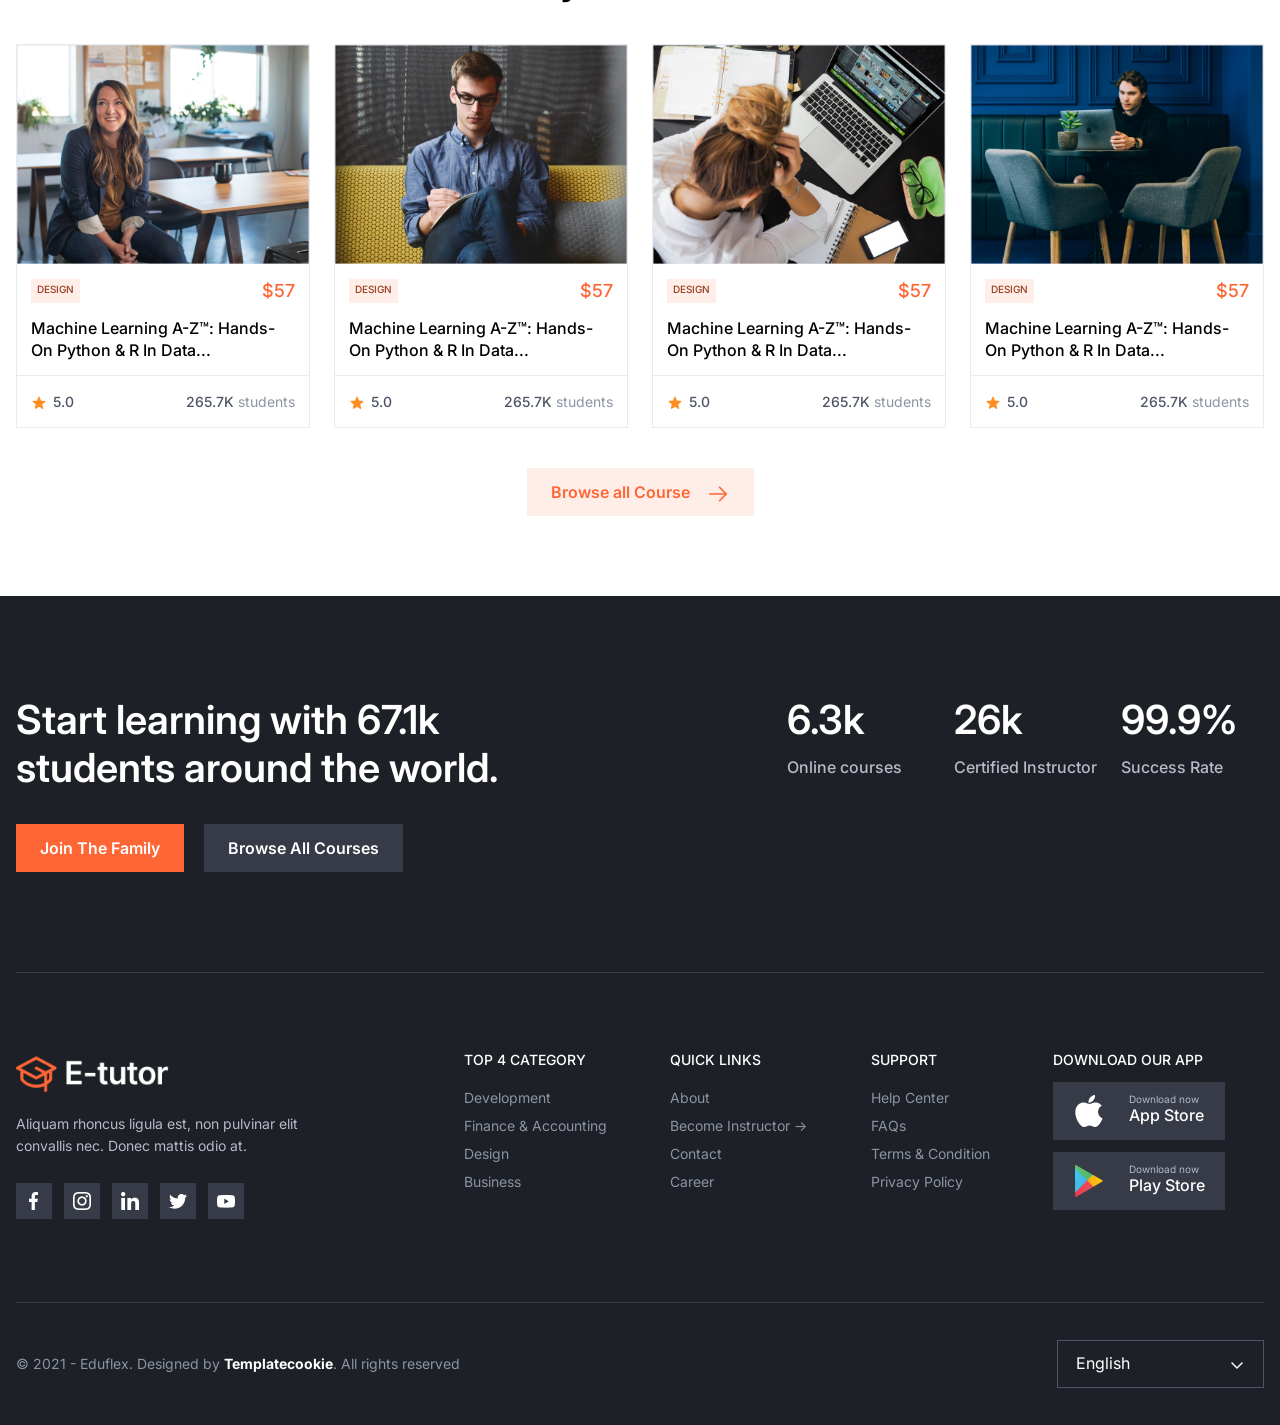
==== commit 959f9803: "add some modification" ====
--- a/index.html
+++ b/index.html
@@ -182,10 +182,11 @@
       </div>
     </section>
 
-    <section class="best-selling">
+    <section class="courses-section">
+      <div class="best-selling">
       <h2 class="heading2 heading">Best selling courses</h2>
       <div class="container">
-        <div class="row-course">
+        <div class="course-grid">
           <div class="course">
             <img src="images/Course Images.png" alt="" srcset="">
             <div class="content-course">
@@ -408,210 +409,208 @@
           </div>
         </div>
       </div>
-    </section>
-
-    <section class="feature">
-      <div class="container">
-        <div class="feat-title">
-          <h2 class="heading2">Our feature courses</h2>
-          <p>Vestibulum sed dolor sed diam mollis maximus vel nec dolor. Donec varius purus et eleifend porta.</p>
-        </div>
+      </div>
+
+        <div class="feature">
         <div class="container">
-          <div class="feature-row">
-            <div class="card-feat">
-              <img src="images/Course Images-4.png" class="img-feat" alt="">
-              <div class="card-feat-content">
-                <div class="feat-head">
-                  <div class="feat-head-content">
-                    <span class="tag-Success-100 label-sm">Health & Fitness</span>
-                    <div class="feat-price">
-                      <span class="body-xl-400">$14.00</span>
-                      <span class="body-meduim-400"> $26.00</span>
-                    </div>
-                  </div>
-                  <p class="body-large-500">Investing In Stocks The Complete Course! (13 H...</p>
+          <div class="feat-title">
+            <h2 class="heading2">Our feature courses</h2>
+            <p>Vestibulum sed dolor sed diam mollis maximus vel nec dolor. Donec varius purus et eleifend porta.</p>
+          </div>
+          
+            <div class="feature-grid">
+              <div class="card-feat">
+                <img src="images/Course Images-4.png" class="img-feat" alt="">
+                <div class="card-feat-content">
+                  <div class="feat-head">
+                    <div class="feat-head-content">
+                      <span class="tag-Success-100 label-sm">Health & Fitness</span>
+                      <div class="feat-price">
+                        <span class="body-xl-400">$14.00</span>
+                        <span class="body-meduim-400"> $26.00</span>
+                      </div>
+                    </div>
+                    <p class="body-large-500">Investing In Stocks The Complete Course! (13 H...</p>
+                  </div>
+                  <div class="feat-content">
+                    <div class="instructor">
+                      <img src="images/kevin.jpg" alt="">
+                      <span class="body-meduim-400">Kevin Gilbert</span>
+                    </div>
+
+                    <div class="feat-rating">
+                      <img src="images/Star.png" alt="">
+                      <span class="body-meduim-500 rt">5.0</span><span class="body-meduim-500 nb"> (357,914)</span>
+                      
+                    </div>
+                  </div>
+                  <span class="hr"></span>
+                  <div class="feat-footer body-meduim-400">
+                    <div class="flex-aling-center">
+                      <img src="images/User.png" alt="">
+                      <span class="nb-student body-meduim-500">265.7K</span>
+                      <span class="students body-meduim-400"> students</span>
+                    </div>
+
+                    <div class="flex-aling-center">
+                      <img src="images/bar-chart.png" alt="">
+                      <span class="body-meduim-400">Beginner</span>
+                    </div>
+
+                    <div class="flex-aling-center">
+                      <img src="images/Clock.png" alt="">
+                      <span class="body-meduim-400">6 hour</span>
+                    </div>
+                  </div>
                 </div>
-                <div class="feat-content">
-                  <div class="instructor">
-                    <img src="images/kevin.jpg" alt="">
-                    <span class="body-meduim-400">Kevin Gilbert</span>
-                  </div>
-
-                  <div class="feat-rating">
-                    <img src="images/Star.png" alt="">
-                    <span class="body-meduim-500 rt">5.0</span><span class="body-meduim-500 nb"> (357,914)</span>
-                    
+              </div>
+
+              <div class="card-feat">
+                <img src="images/Course Images-5.png" class="img-feat" alt="">
+                <div class="card-feat-content">
+                  <div class="feat-head">
+                    <div class="feat-head-content">
+                      <span class="tag-primary-100 label-sm">Personal Development</span>
+                      <div class="feat-price">
+                        <span class="body-xl-400">$14.00</span>
+                        <span class="body-meduim-400"> $26.00</span>
+                      </div>
+                    </div>
+                    <p class="body-large-500">Google Analytics Certification - Learn How To...</p>
+                  </div>
+                  <div class="feat-content">
+                    <div class="instructor">
+                      <img src="images/kevin.jpg" alt="">
+                      <span class="body-meduim-400">Kevin Gilbert</span>
+                    </div>
+
+                    <div class="feat-rating">
+                      <img src="images/Star.png" alt="">
+                      <span class="body-meduim-500 rt">5.0</span><span class="body-meduim-500 nb"> (357,914)</span>
+                      
+                    </div>
+                  </div>
+                  <span class="hr"></span>
+                  <div class="feat-footer body-meduim-400">
+                    <div class="flex-aling-center">
+                      <img src="images/User.png" alt="">
+                      <span class="nb-student body-meduim-500">265.7K</span>
+                      <span class="students body-meduim-400"> students</span>
+                    </div>
+
+                    <div class="flex-aling-center">
+                      <img src="images/bar-chart.png" alt="">
+                      <span class="body-meduim-400">Beginner</span>
+                    </div>
+
+                    <div class="flex-aling-center">
+                      <img src="images/Clock.png" alt="">
+                      <span class="body-meduim-400">6 hour</span>
+                    </div>
                   </div>
                 </div>
-                <span class="hr"></span>
-                <div class="feat-footer body-meduim-400">
-                  <div class="flex-aling-center">
-                    <img src="images/User.png" alt="">
-                    <span class="nb-student body-meduim-500">265.7K</span>
-                    <span class="students body-meduim-400"> students</span>
-                  </div>
-
-                  <div class="flex-aling-center">
-                    <img src="images/bar-chart.png" alt="">
-                    <span class="body-meduim-400">Beginner</span>
-                  </div>
-
-                  <div class="flex-aling-center">
-                    <img src="images/Clock.png" alt="">
-                    <span class="body-meduim-400">6 hour</span>
+              </div>
+
+              <div class="card-feat">
+                <img src="images/Course Images-6.png" class="img-feat" alt="">
+                <div class="card-feat-content">
+                  <div class="feat-head">
+                    <div class="feat-head-content">
+                      <span class="tag-gray-100 label-sm">Productivity</span>
+                      <div class="feat-price">
+                        <span class="body-xl-400">$14.00</span>
+                        <span class="body-meduim-400"> $26.00</span>
+                      </div>
+                    </div>
+                    <p class="body-large-500 orange">Adobe XD for Web Design: Essential Principles</p>
+                  </div>
+                  <div class="feat-content">
+                    <div class="instructor">
+                      <img src="images/kevin.jpg" alt="">
+                      <span class="body-meduim-400">Kevin Gilbert</span>
+                    </div>
+
+                    <div class="feat-rating">
+                      <img src="images/Star.png" alt="">
+                      <span class="body-meduim-500 rt">5.0</span><span class="body-meduim-500 nb"> (357,914)</span>
+                      
+                    </div>
+                  </div>
+                  <span class="hr"></span>
+                  <div class="feat-footer body-meduim-400">
+                    <div class="flex-aling-center">
+                      <img src="images/User.png" alt="">
+                      <span class="nb-student body-meduim-500">265.7K</span>
+                      <span class="students body-meduim-400"> students</span>
+                    </div>
+
+                    <div class="flex-aling-center">
+                      <img src="images/bar-chart.png" alt="">
+                      <span class="body-meduim-400">Beginner</span>
+                    </div>
+
+                    <div class="flex-aling-center">
+                      <img src="images/Clock.png" alt="">
+                      <span class="body-meduim-400">6 hour</span>
+                    </div>
                   </div>
                 </div>
               </div>
-            </div>
-
-            <div class="card-feat">
-              <img src="images/Course Images-5.png" class="img-feat" alt="">
-              <div class="card-feat-content">
-                <div class="feat-head">
-                  <div class="feat-head-content">
-                    <span class="tag-primary-100 label-sm">Personal Development</span>
-                    <div class="feat-price">
-                      <span class="body-xl-400">$14.00</span>
-                      <span class="body-meduim-400"> $26.00</span>
-                    </div>
-                  </div>
-                  <p class="body-large-500">Google Analytics Certification - Learn How To...</p>
+
+              <div class="card-feat">
+                <img src="images/Course Images-7.png" class="img-feat" alt="">
+                <div class="card-feat-content">
+                  <div class="feat-head">
+                    <div class="feat-head-content">
+                      <span class="tag-primary-100 label-sm">Music</span>
+                      <div class="feat-price">
+                        <span class="body-xl-400">$14.00</span>
+                        <span class="body-meduim-400"> $26.00</span>
+                      </div>
+                    </div>
+                    <p class="body-large-500">The Python Mega Course: Build 10 Real World ...</p>
+                  </div>
+                  <div class="feat-content">
+                    <div class="instructor">
+                      <img src="images/kevin.jpg" alt="">
+                      <span class="body-meduim-400">Kevin Gilbert</span>
+                    </div>
+
+                    <div class="feat-rating">
+                      <img src="images/Star.png" alt="">
+                      <span class="body-meduim-500 rt">5.0</span><span class="body-meduim-500 nb"> (357,914)</span>
+                      
+                    </div>
+                  </div>
+                  <span class="hr"></span>
+                  <div class="feat-footer body-meduim-400">
+                    <div class="flex-aling-center">
+                      <img src="images/User.png" alt="">
+                      <span class="nb-student body-meduim-500">265.7K</span>
+                      <span class="students body-meduim-400"> students</span>
+                    </div>
+
+                    <div class="flex-aling-center">
+                      <img src="images/bar-chart.png" alt="">
+                      <span class="body-meduim-400">Beginner</span>
+                    </div>
+
+                    <div class="flex-aling-center">
+                      <img src="images/Clock.png" alt="">
+                      <span class="body-meduim-400">6 hour</span>
+                    </div>
+                  </div>
                 </div>
-                 <div class="feat-content">
-                  <div class="instructor">
-                    <img src="images/kevin.jpg" alt="">
-                    <span class="body-meduim-400">Kevin Gilbert</span>
-                  </div>
-
-                  <div class="feat-rating">
-                    <img src="images/Star.png" alt="">
-                    <span class="body-meduim-500 rt">5.0</span><span class="body-meduim-500 nb"> (357,914)</span>
-                    
-                  </div>
-                </div>
-                <span class="hr"></span>
-                <div class="feat-footer body-meduim-400">
-                  <div class="flex-aling-center">
-                    <img src="images/User.png" alt="">
-                    <span class="nb-student body-meduim-500">265.7K</span>
-                    <span class="students body-meduim-400"> students</span>
-                  </div>
-
-                  <div class="flex-aling-center">
-                    <img src="images/bar-chart.png" alt="">
-                    <span class="body-meduim-400">Beginner</span>
-                  </div>
-
-                  <div class="flex-aling-center">
-                    <img src="images/Clock.png" alt="">
-                    <span class="body-meduim-400">6 hour</span>
-                  </div>
-                </div>
-              </div>
-            </div>
-
-            <div class="card-feat">
-              <img src="images/Course Images-6.png" class="img-feat" alt="">
-              <div class="card-feat-content">
-                <div class="feat-head">
-                  <div class="feat-head-content">
-                    <span class="tag-gray-100 label-sm">Productivity</span>
-                    <div class="feat-price">
-                      <span class="body-xl-400">$14.00</span>
-                      <span class="body-meduim-400"> $26.00</span>
-                    </div>
-                  </div>
-                  <p class="body-large-500 orange">Adobe XD for Web Design: Essential Principles</p>
-                </div>
-                 <div class="feat-content">
-                  <div class="instructor">
-                    <img src="images/kevin.jpg" alt="">
-                    <span class="body-meduim-400">Kevin Gilbert</span>
-                  </div>
-
-                  <div class="feat-rating">
-                    <img src="images/Star.png" alt="">
-                    <span class="body-meduim-500 rt">5.0</span><span class="body-meduim-500 nb"> (357,914)</span>
-                    
-                  </div>
-                </div>
-                <span class="hr"></span>
-                <div class="feat-footer body-meduim-400">
-                  <div class="flex-aling-center">
-                    <img src="images/User.png" alt="">
-                    <span class="nb-student body-meduim-500">265.7K</span>
-                    <span class="students body-meduim-400"> students</span>
-                  </div>
-
-                  <div class="flex-aling-center">
-                    <img src="images/bar-chart.png" alt="">
-                    <span class="body-meduim-400">Beginner</span>
-                  </div>
-
-                  <div class="flex-aling-center">
-                    <img src="images/Clock.png" alt="">
-                    <span class="body-meduim-400">6 hour</span>
-                  </div>
-                </div>
-              </div>
-            </div>
-
-            <div class="card-feat">
-              <img src="images/Course Images-7.png" class="img-feat" alt="">
-              <div class="card-feat-content">
-                <div class="feat-head">
-                  <div class="feat-head-content">
-                    <span class="tag-primary-100 label-sm">Music</span>
-                    <div class="feat-price">
-                      <span class="body-xl-400">$14.00</span>
-                      <span class="body-meduim-400"> $26.00</span>
-                    </div>
-                  </div>
-                  <p class="body-large-500">The Python Mega Course: Build 10 Real World ...</p>
-                </div>
-                 <div class="feat-content">
-                  <div class="instructor">
-                    <img src="images/kevin.jpg" alt="">
-                    <span class="body-meduim-400">Kevin Gilbert</span>
-                  </div>
-
-                  <div class="feat-rating">
-                    <img src="images/Star.png" alt="">
-                    <span class="body-meduim-500 rt">5.0</span><span class="body-meduim-500 nb"> (357,914)</span>
-                    
-                  </div>
-                </div>
-                <span class="hr"></span>
-                <div class="feat-footer body-meduim-400">
-                  <div class="flex-aling-center">
-                    <img src="images/User.png" alt="">
-                    <span class="nb-student body-meduim-500">265.7K</span>
-                    <span class="students body-meduim-400"> students</span>
-                  </div>
-
-                  <div class="flex-aling-center">
-                    <img src="images/bar-chart.png" alt="">
-                    <span class="body-meduim-400">Beginner</span>
-                  </div>
-
-                  <div class="flex-aling-center">
-                    <img src="images/Clock.png" alt="">
-                    <span class="body-meduim-400">6 hour</span>
-                  </div>
-                </div>
-              </div>
-            </div>
-              </div>
-            </div>
-          </div>
-        </div>
+              </div>
+            </div>
+          </div>
       </div>
     </section>
 
     <section class="recently">
       <h2 class="heading2 heading">Recently added courses</h2>
       <div class="container">
-        <div class="recently-row">
+        <div class="recently-grid">
           <div class="recently-course">
             <img src="images/recently.png" class="recently-img" alt="" srcset="">
             <div class="content-course">
@@ -808,7 +807,7 @@
 
     <div class="footer-bottom">
         <p class="body-meduim-400">© 2021 - Eduflex. Designed by <strong class="stron">Templatecookie</strong>. All rights reserved</p>
-        <div class="lang-box">
+        <div class="lang-box form-normal">
             <span>English</span>
             <img src="images/ChevronDown.png" alt="">
         </div>
--- a/style.css
+++ b/style.css
@@ -92,6 +92,7 @@
 
 button {
     border: none;
+    cursor: pointer;
 }
 
 .text-center {
@@ -99,9 +100,11 @@
 }
 
 .container {
-    max-width: 1320px;
-    margin: 0 auto;
-    
+   width: 100%;          
+  max-width: 1320px;   
+  margin: 0 auto;
+  padding-left: 16px; 
+  padding-right: 16px;
 }
 
 .heading {
@@ -142,6 +145,7 @@
 .primary-primary {
     background-color: var(--primary-500);
     color: white;
+    transition: transform 0.3s ease;
 }
 
 .primary-primary:hover {
@@ -157,6 +161,7 @@
 .primary-secondary {
     background-color: var(--secondary-500);
     color: white;
+    transition: transform 0.3s ease;
 }
 
 .primary-secondary:hover {
@@ -173,6 +178,7 @@
 .primary-gray {
     background-color: var(--gray-scale-900);
     color: white;
+    transition: transform 0.3s ease;
 }
 
 .primary-gray:hover {
@@ -188,6 +194,7 @@
 .primary-gray-2 {
     background-color: var(--gray-scale-800);
     color: white;
+    transition: transform 0.3s ease;
 }
 
 .primary-gray-2:hover {
@@ -198,6 +205,7 @@
 .secondary-primary {
     background-color: var(--primary-100);
     color: var(--primary-500);
+    transition: transform 0.3s ease;
 }
 
 .secondary-primary:hover {
@@ -213,6 +221,7 @@
 .secondary-secondary {
     background-color: var(--secondary-100);
     color: var(--secondary-500);
+    transition: transform 0.3s ease;
 }
 
 .secondary-secondary:hover {
@@ -228,6 +237,7 @@
 .secondary-gray {
     background-color: var(--gray-scale-50);
     color: var(--gray-scale-900);
+    transition: transform 0.3s ease;
 }
 
 .secondary-gray:hover {
@@ -237,7 +247,7 @@
 
 .secondary-gray:disabled {
     background-color: var(--gray-scale-50);
-    color: var(--gray-scale-300);;
+    color: var(--gray-scale-300);
 }
 
 .tag-primary-100 {
@@ -264,39 +274,8 @@
     color: var(--gray-scale-900);
 }
 
-
-.btn-no-ic{
-    padding-right: 24px;
-    padding-left: 24px;
-}
-
-.btn-right-ic{
-    padding-right: 24px;
-    padding-left: 24px;
-}
-
-.btn-left-ic{
-    padding-right: 24px;
-    padding-left: 24px;
-}
-
-
-.btn-nm{
-    padding-right: 24px;
-    padding-left: 24px;
-}
-
-.btn-hr{
-    padding-right: 24px;
-    padding-left: 24px;
-}
-
-.btn-de{
-    padding-right: 24px;
-    padding-left: 24px;
-}
-
 .form-normal{
+    background: transparent;
     height: 48px;
     border: 1px solid var(--gray-scale-100);
     padding: 12px 18px;
@@ -567,6 +546,12 @@
 .links a{
     color:var(--gray-scale-500);
     padding: 16px;
+    transition: transform 0.5s ease-in-out;
+    cursor: pointer;
+}
+
+.links a:hover{
+    border-top: 2px solid var(--primary-500);
 }
 
 .right-side, .left-side {
@@ -668,7 +653,7 @@
   align-items: center;
   gap: 20px;
   border-radius: 4px;
-  transition: transform 0.2s ease;
+  transition: transform 0.3s ease;
   cursor: pointer;
 }
 
@@ -728,17 +713,19 @@
 }
 
 .footer-category a {
-  color: #FF6636;
+  color: var(--primary-500);
 }
 
 /* Best Selling */
 
 .best-selling {
     background-color: var(--gray-scale-50);
-    padding: 80px 0;
-}
-
-.row-course {
+    height: 1179px !important;
+    padding-top: 80px;
+}
+
+
+.course-grid {
     display: grid;
     grid-template-columns: repeat(5, 1fr);
     grid-template-rows: repeat(2, 1fr);
@@ -748,6 +735,13 @@
 
 .course {
     background-color: white;
+    transition: transform 0.3s ease;
+  cursor: pointer;
+}
+
+.course:hover {
+    background-color: white;
+    box-shadow: rgba(149, 157, 165, 0.2) 0px 8px 24px;
 }
 
 .course > img {
@@ -797,6 +791,15 @@
     max-width: 1480px;
     margin: 0 auto;
     border: 1px solid var(--gray-scale-100);
+    background-color: white;
+}
+
+.courses-section > .best-selling + .feature {
+  margin-top: -253px;
+}
+
+.tst {
+    margin-bottom: 82px;
 }
 
 .feat-title p {
@@ -809,19 +812,24 @@
     margin-bottom: 42px;
 }
 
-.feature-row {
+.feature-grid {
     display: grid;
-        grid-template-columns: repeat(2, 1fr);
+    grid-template-columns: repeat(2, 1fr);
     grid-template-rows: repeat(2, 1fr);
     column-gap: 24px;
     row-gap: 26px;
-    
 }
 
 .card-feat {
     display: flex;
     border: 1px solid var(--gray-scale-100);
     width: auto;
+    transition: transform 0.3s ease;
+    cursor: pointer;
+}
+
+.card-feat:hover {
+    box-shadow: rgba(0, 0, 0, 0.1) 0px 10px 15px -3px, rgba(0, 0, 0, 0.05) 0px 4px 6px -2px;
 }
 
 .img-feat {
@@ -837,10 +845,14 @@
     margin-bottom: 17px;
 }
 
+.card-feat:hover p {
+    color: var(--primary-500);
+}
+
 .feat-head-content {
     display: flex;
     justify-content: space-between;
-        align-items: center;
+    align-items: center;
     margin-bottom: 8px;
 }
 
@@ -923,14 +935,24 @@
     padding: 80px 0;
 }
 
-.recently-row {
+.recently-grid {
     display: grid;
     grid-template-columns: repeat(4, 1fr);
     gap: 24px;
 }
+.recently-course {
+    border: 1px solid var(--gray-scale-100);
+    background-color: white;
+    transition: transform 0.3s ease;
+    cursor: pointer;
+}
+
+.recently-course:hover {
+     box-shadow: rgba(0, 0, 0, 0.1) 0px 10px 15px -3px, rgba(0, 0, 0, 0.05) 0px 4px 6px -2px;
+}
 
 .recently-img {
-    max-width: 312px;
+    width: 312px;
 }
 
 .recently button {
@@ -990,7 +1012,7 @@
 
 .footer-main {
     display: grid;
-    grid-template-columns: 424px 200px 200px 200px 200px;
+    grid-template-columns: 424px auto auto auto auto;
     gap: 24px;
     padding: 80px 0;
 }
@@ -1016,6 +1038,7 @@
     display: flex; 
     align-items: center; 
     justify-content: center;
+    transition: transform 0.4s ease;
 }
 .social-links img { 
     width: 18px; 
@@ -1035,6 +1058,7 @@
 
 .col-links ul li a { 
     color: var(--gray-scale-500); 
+    transition: transform 0.4s ease;
 }
 
 .col-links ul li a:hover { 
@@ -1095,8 +1119,6 @@
 }
 
 .lang-box {
-    background: transparent;
-    padding: 12px 18px;
     border: 1px solid var(--gray-scale-700);
     cursor: pointer;
     color: white;
